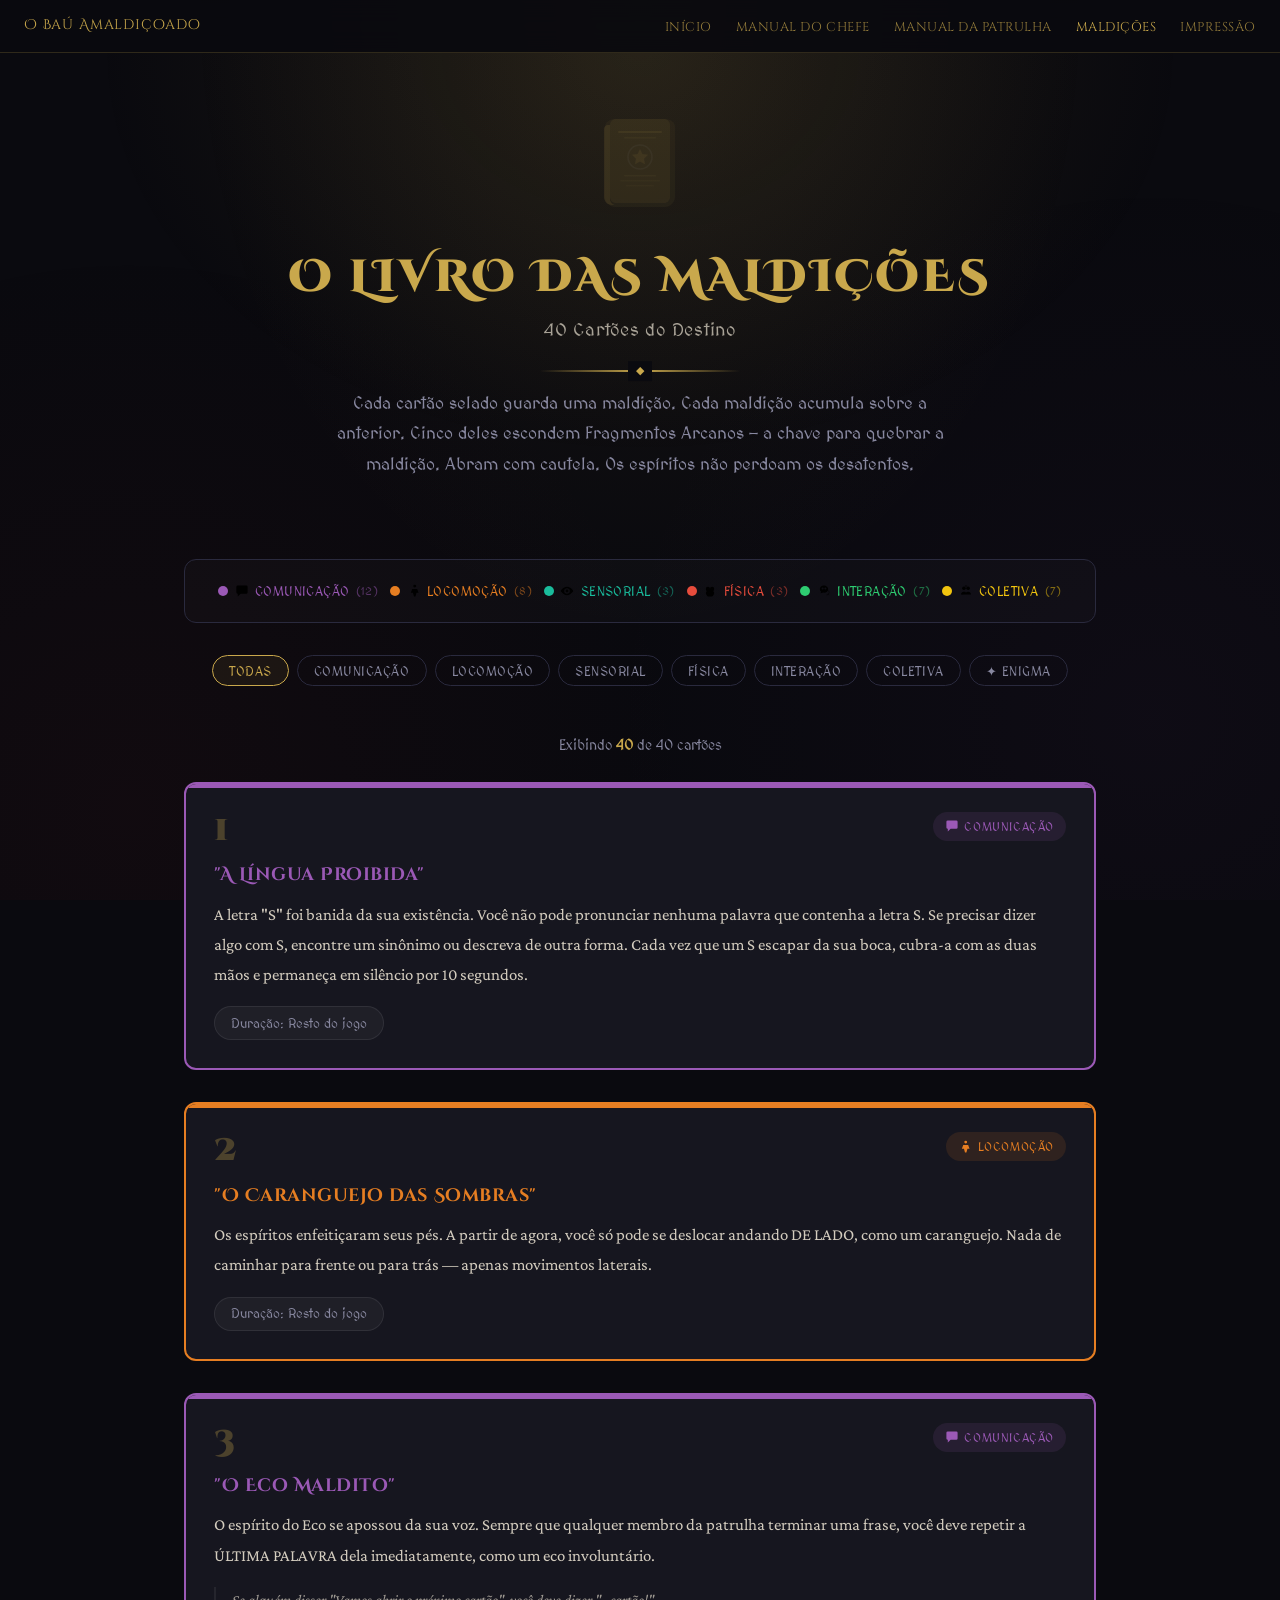
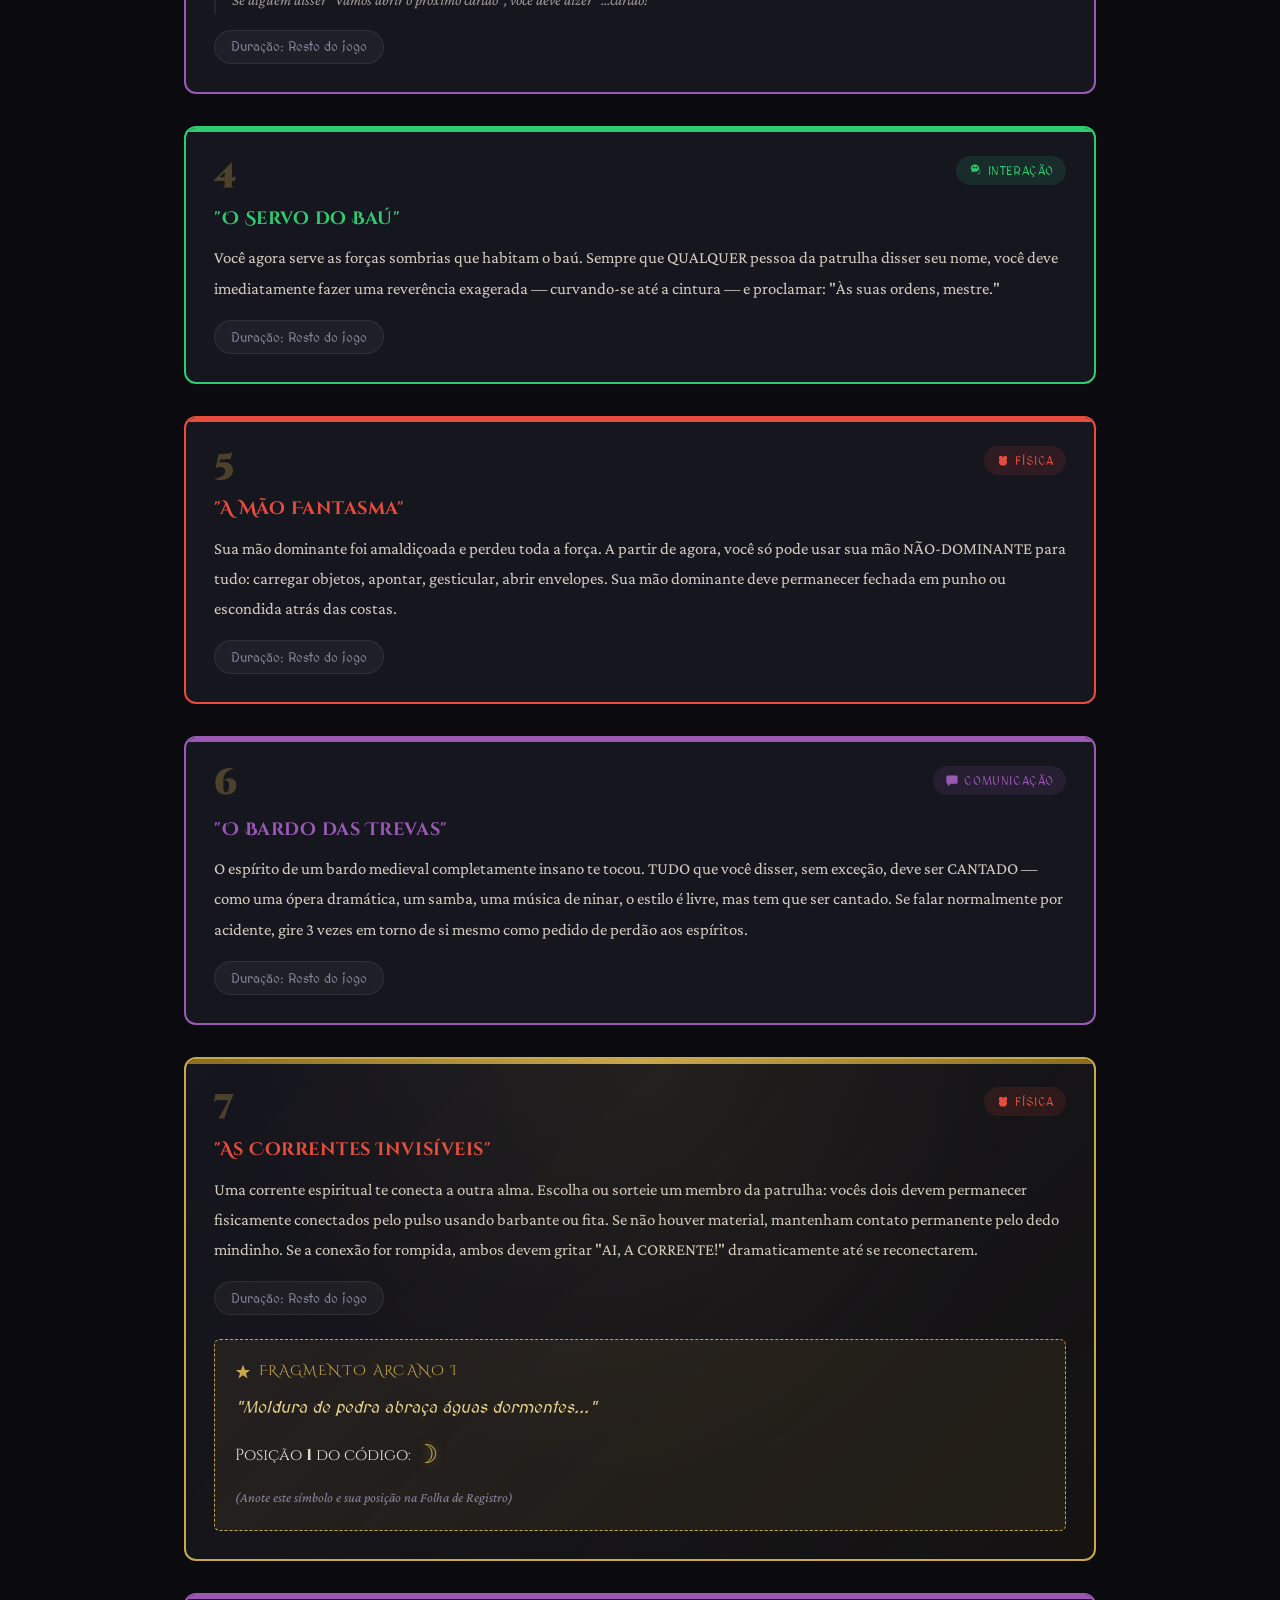
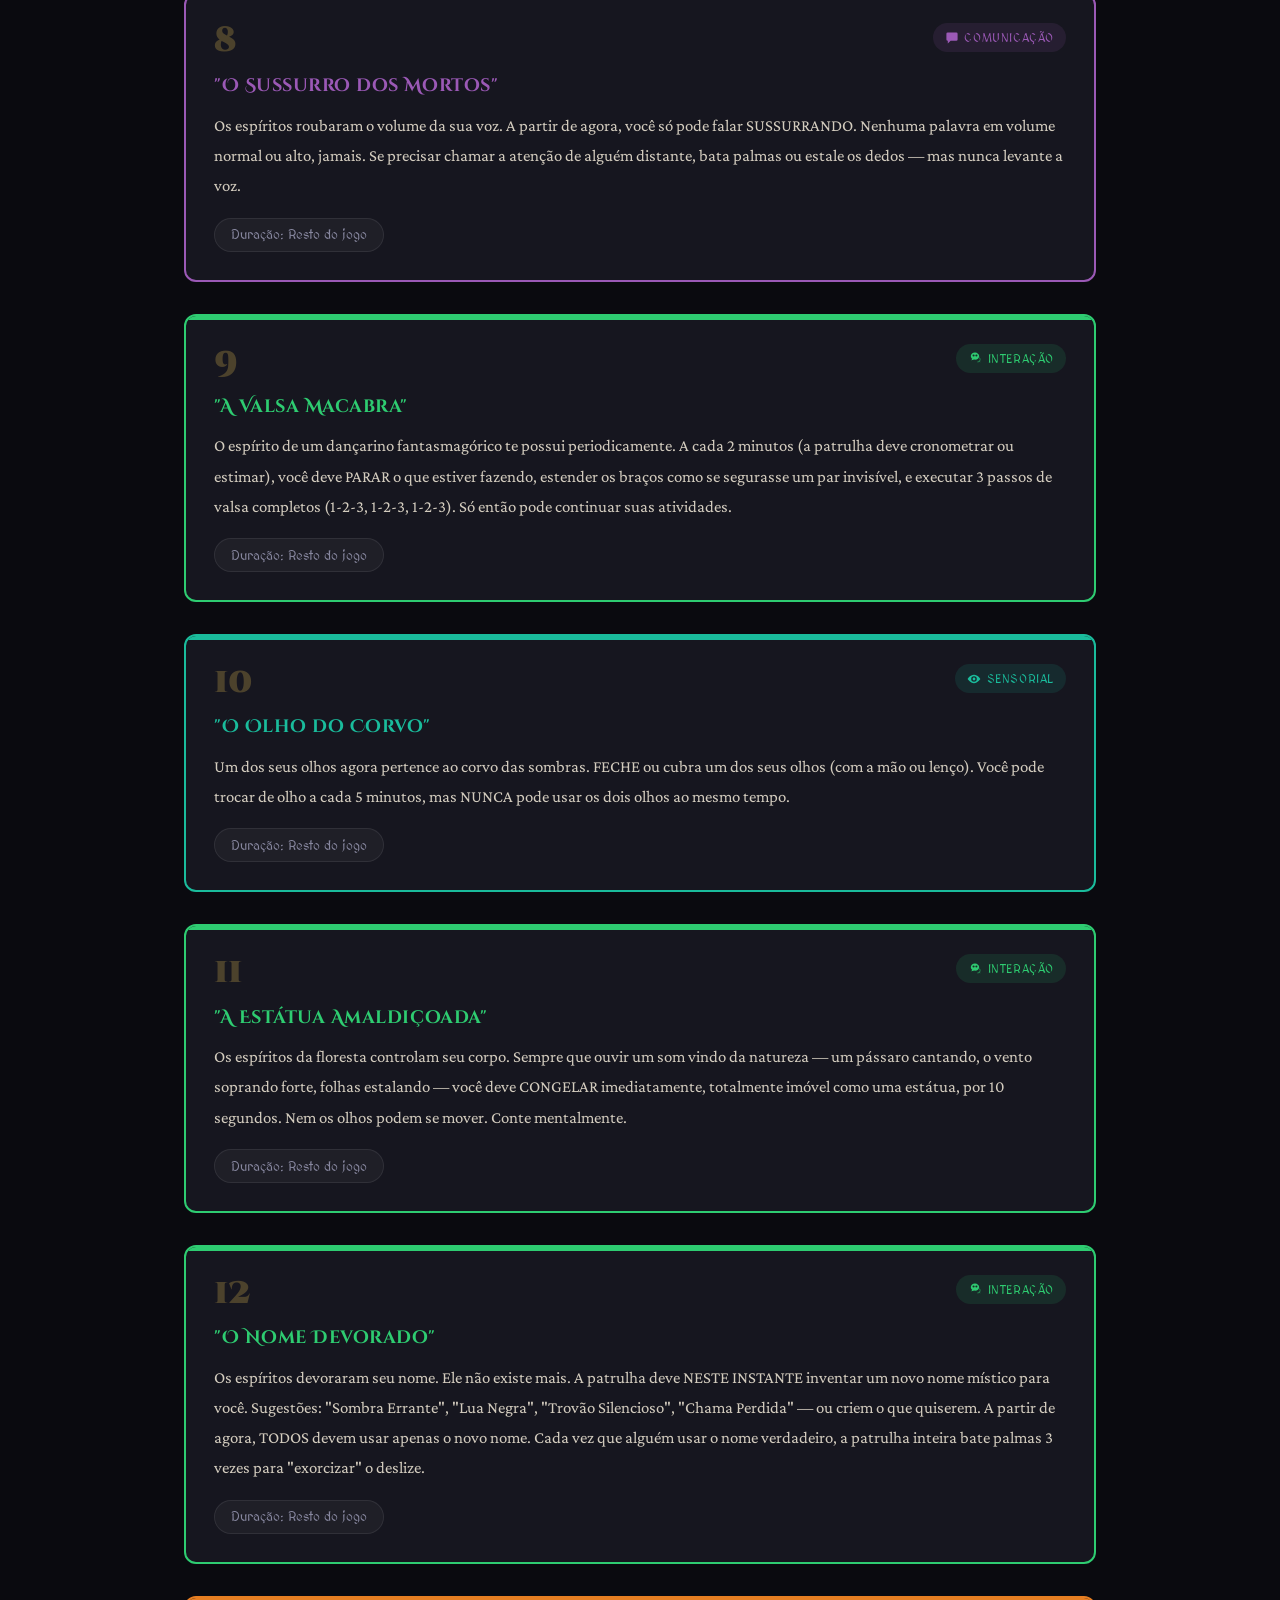
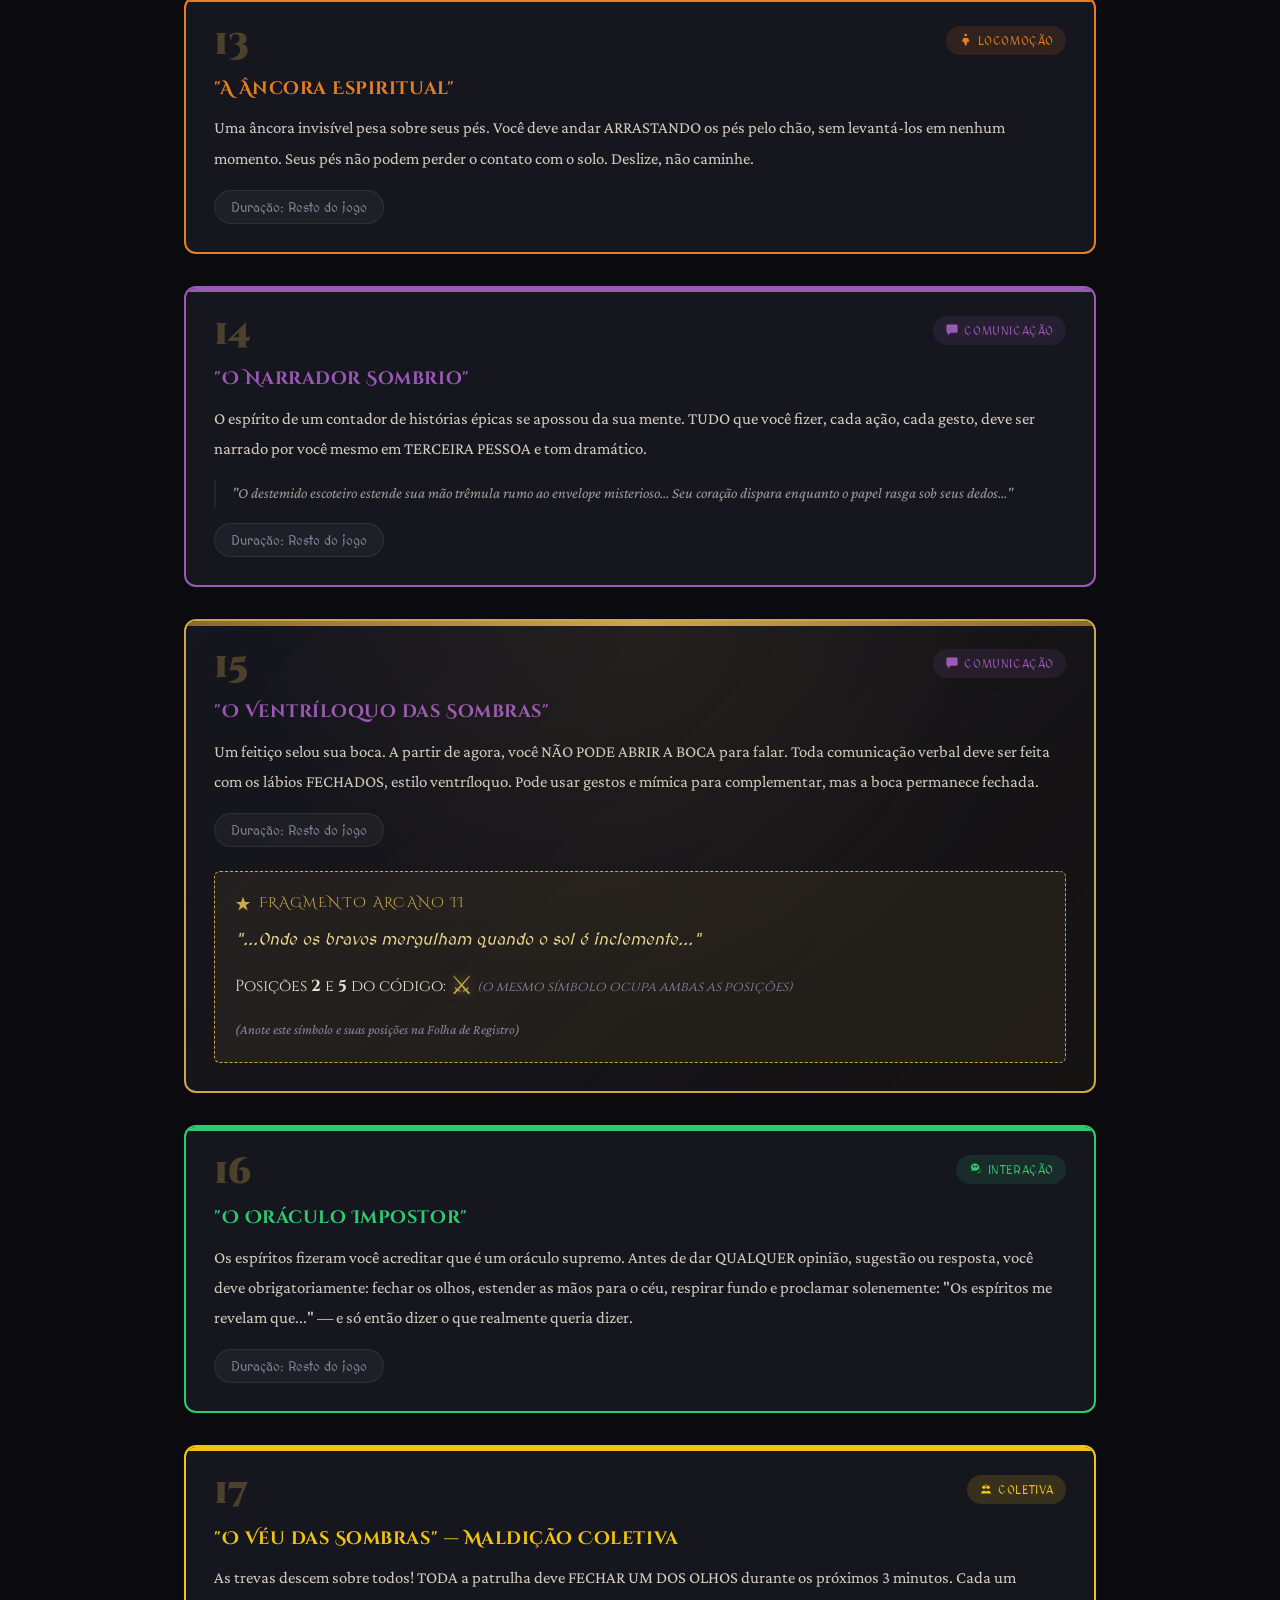
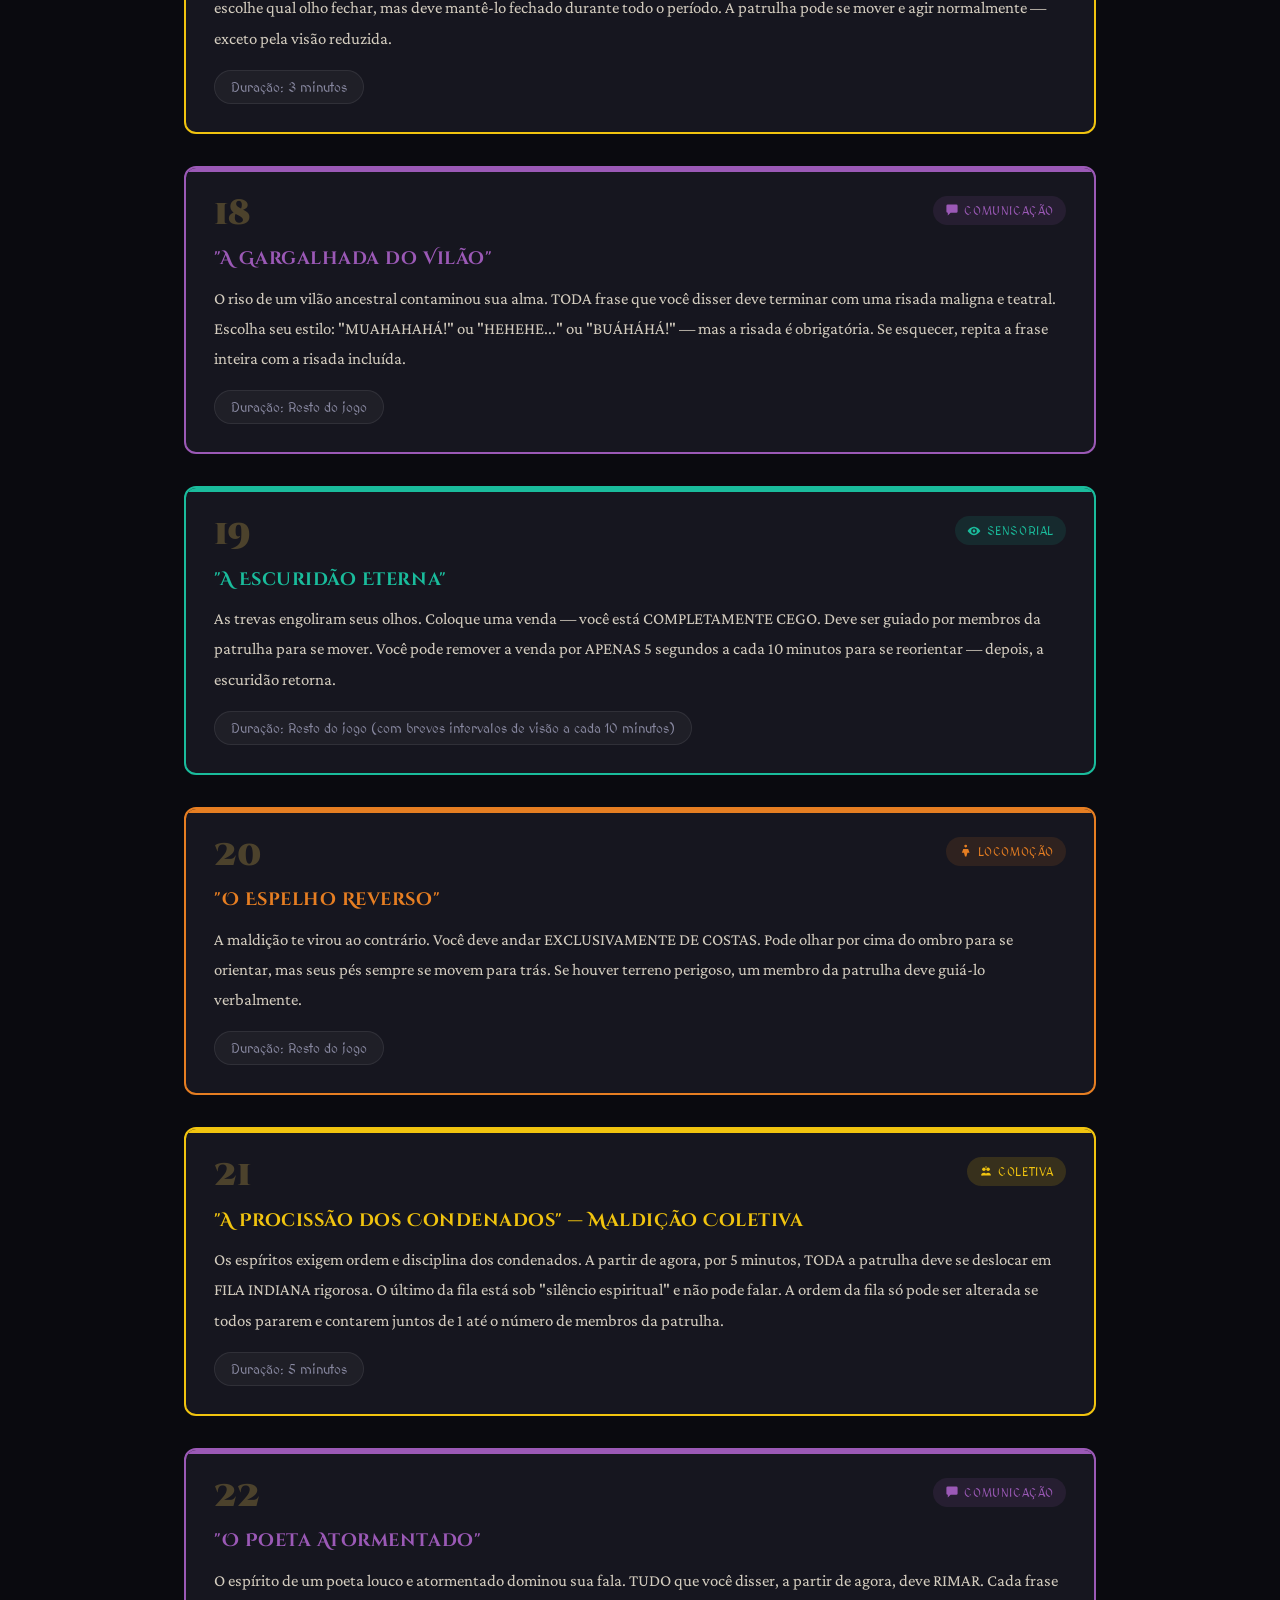
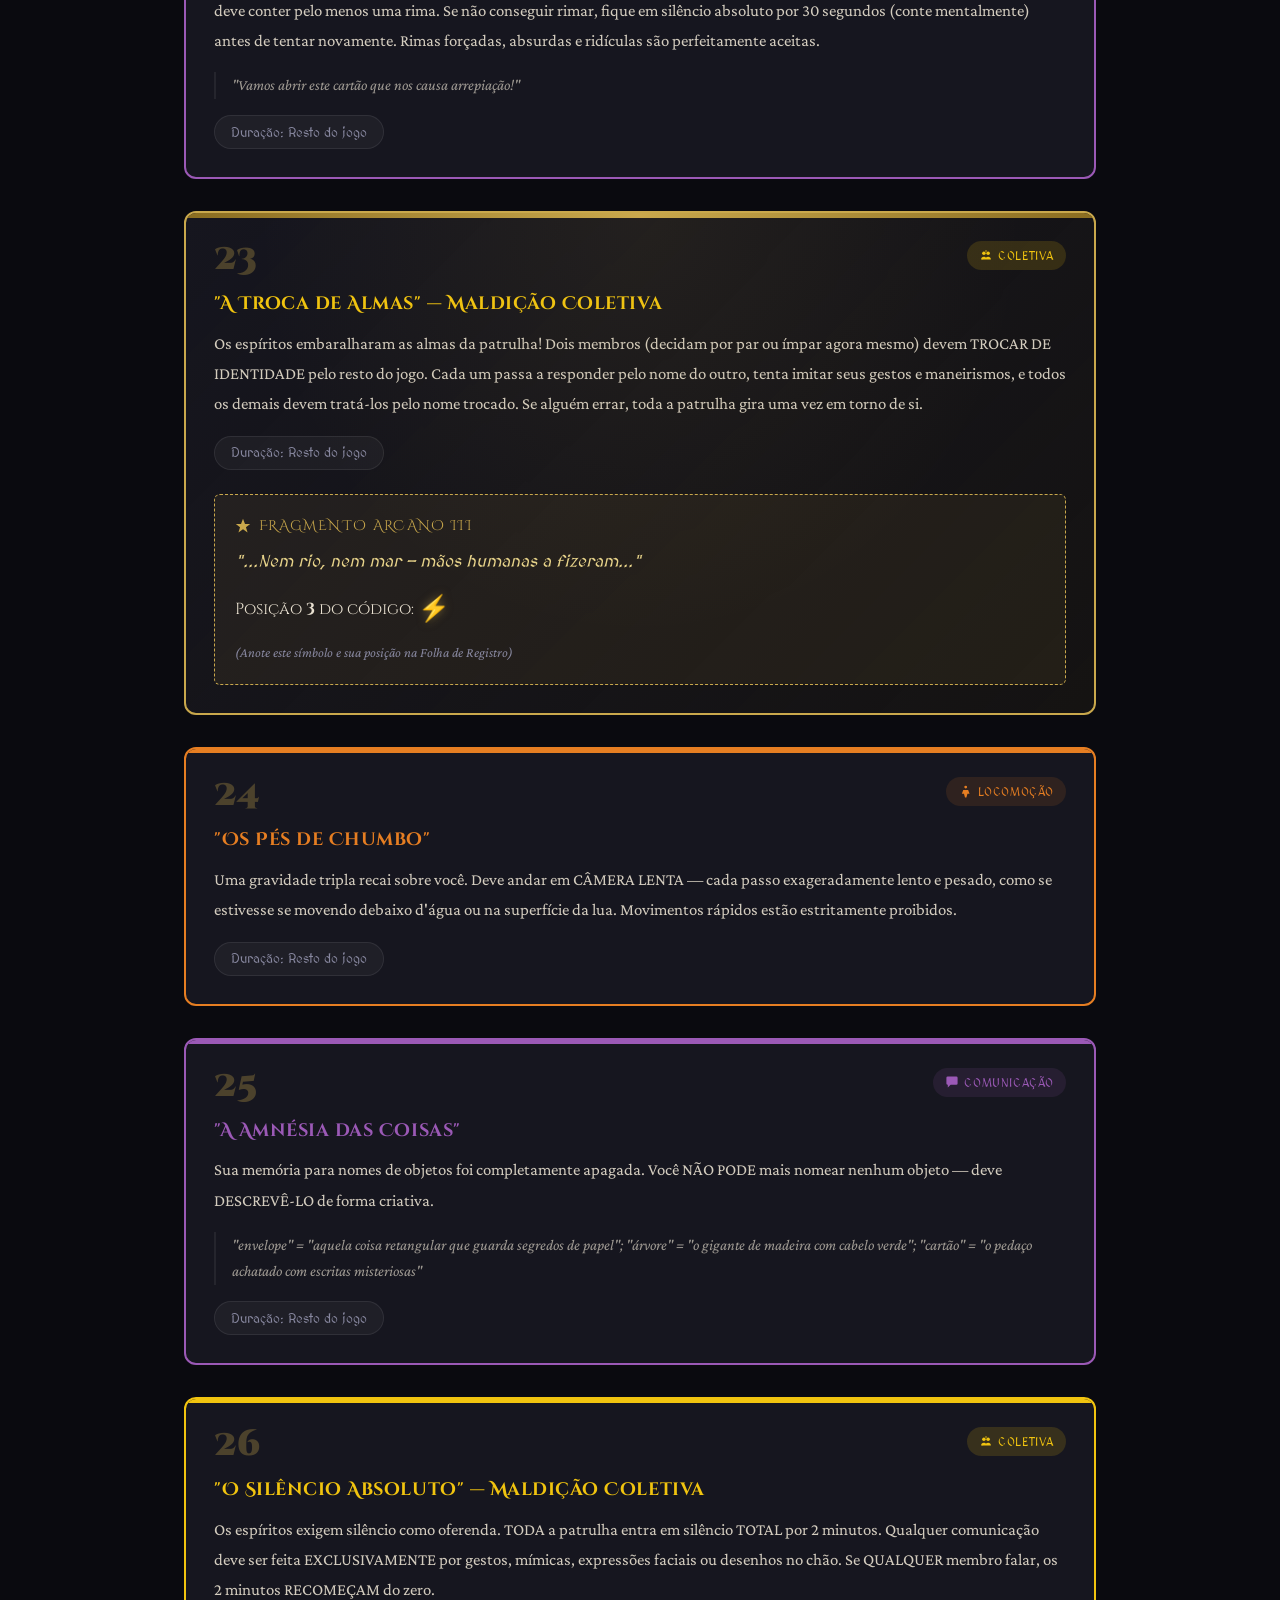
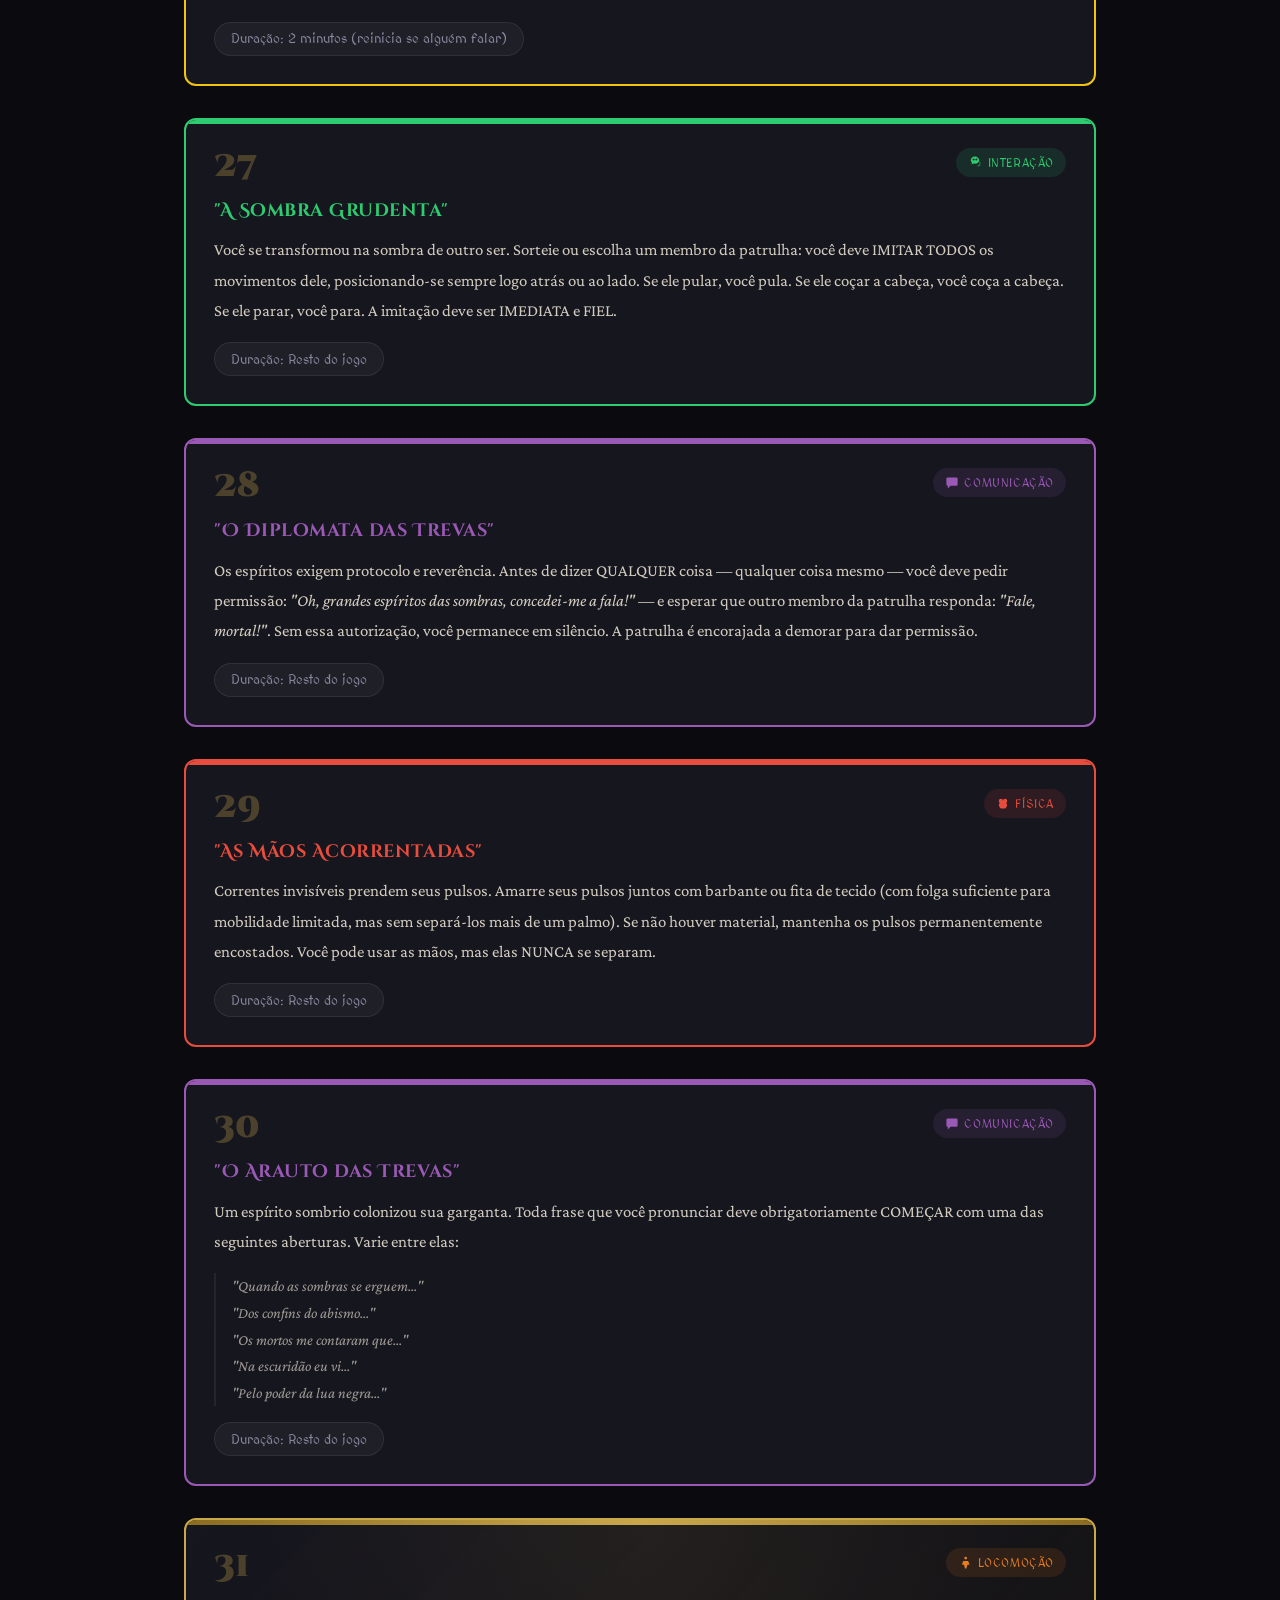
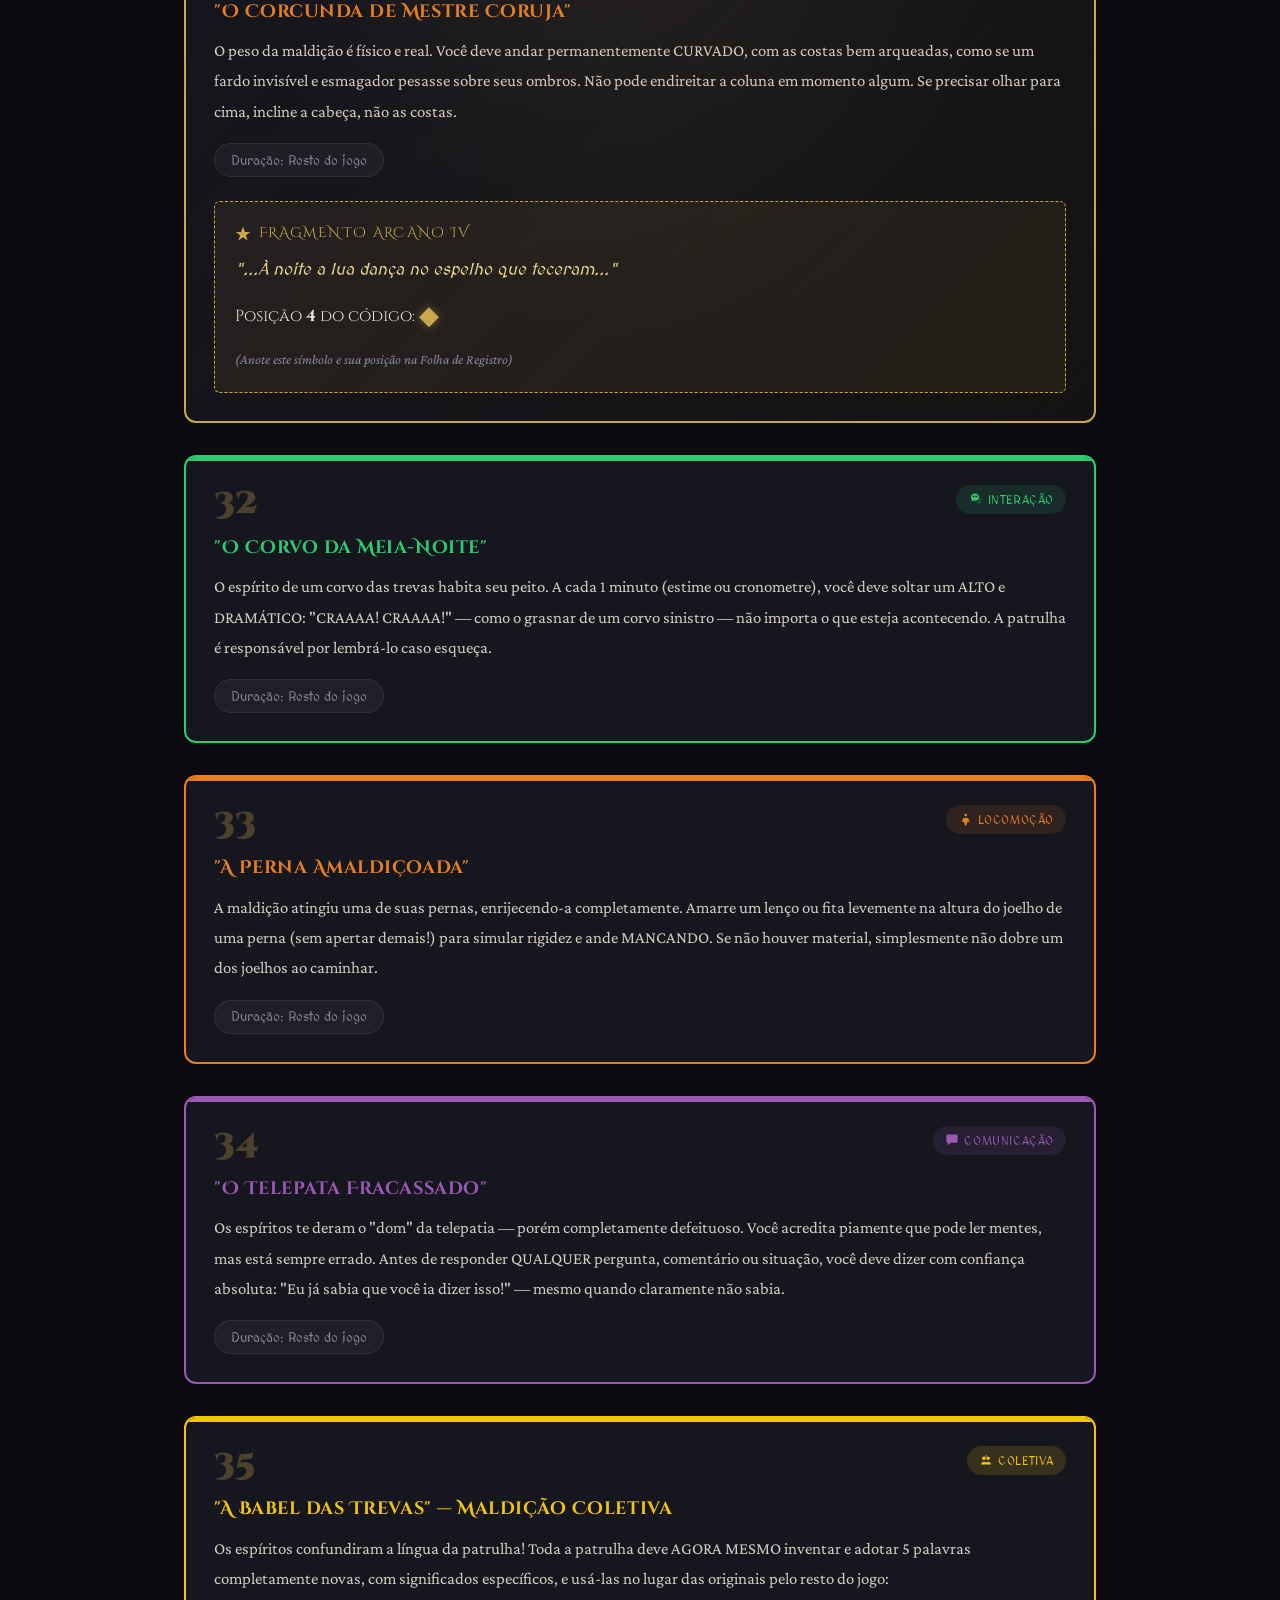
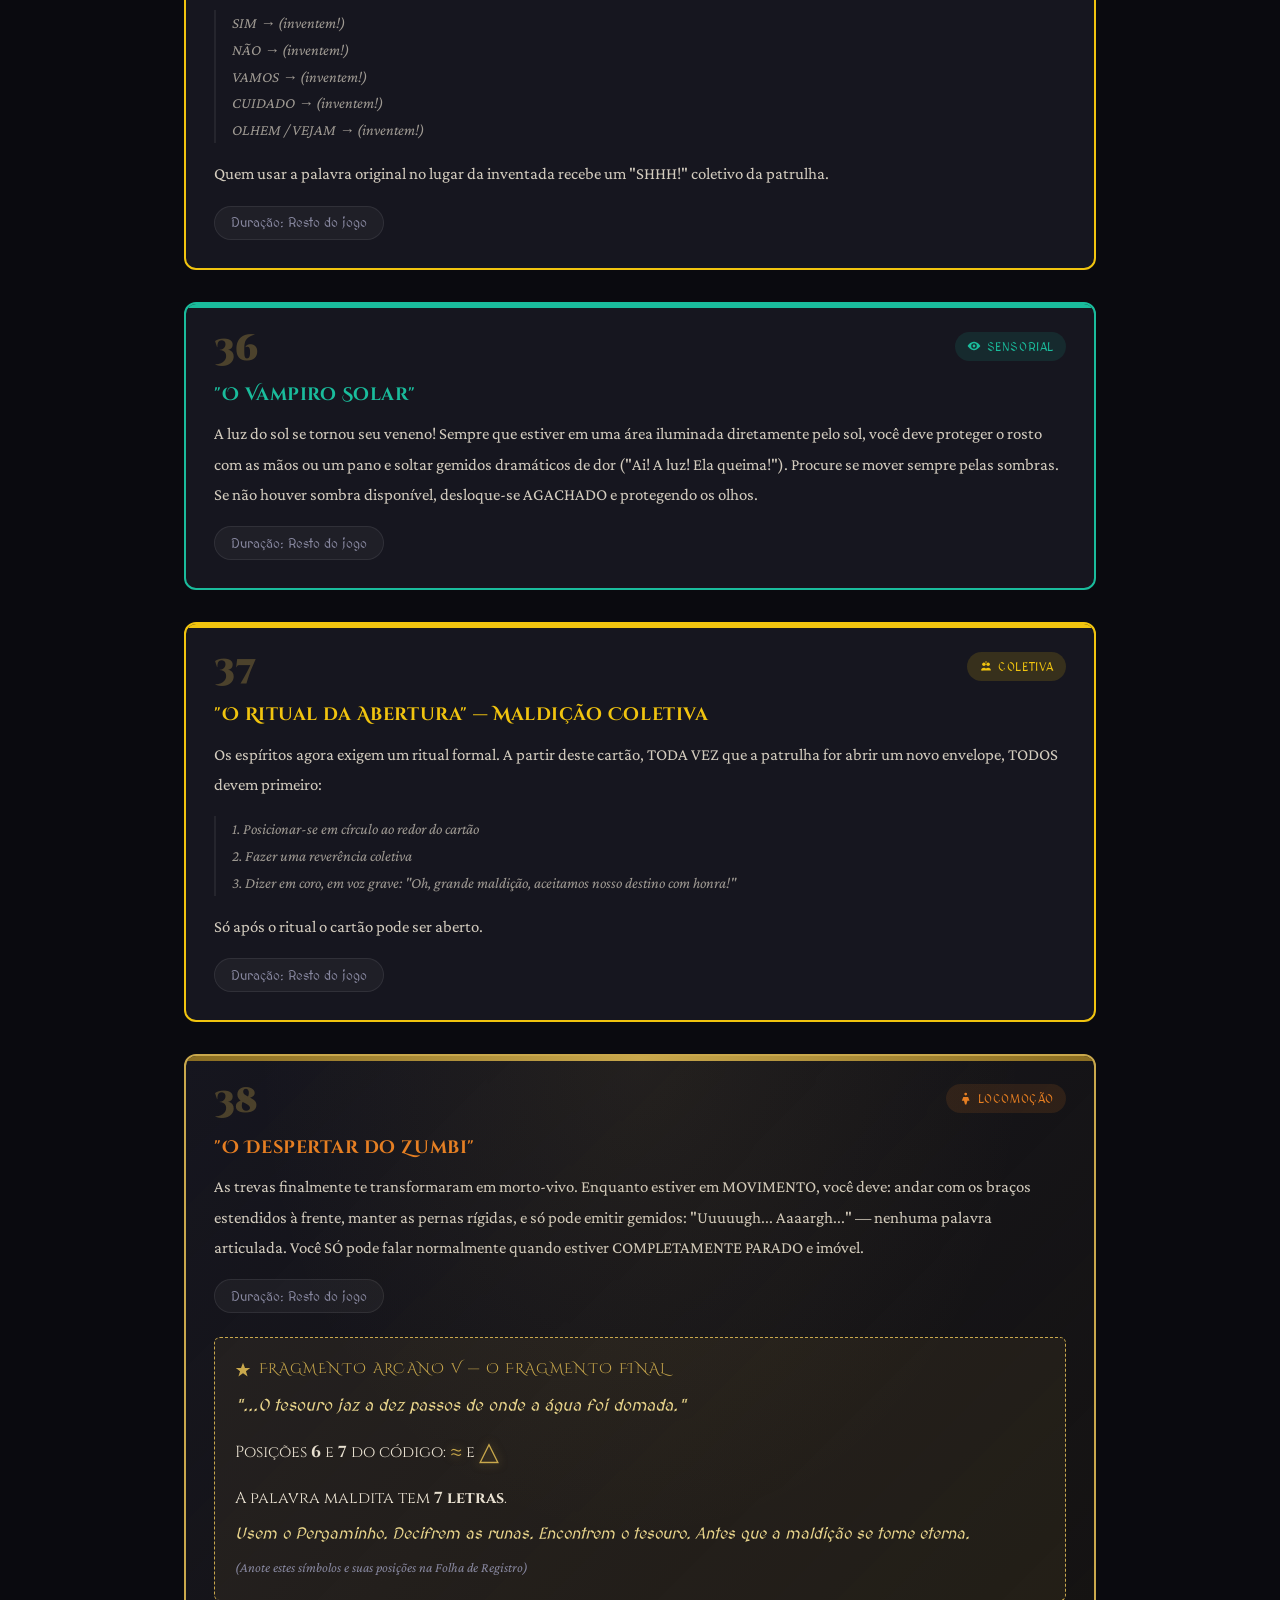
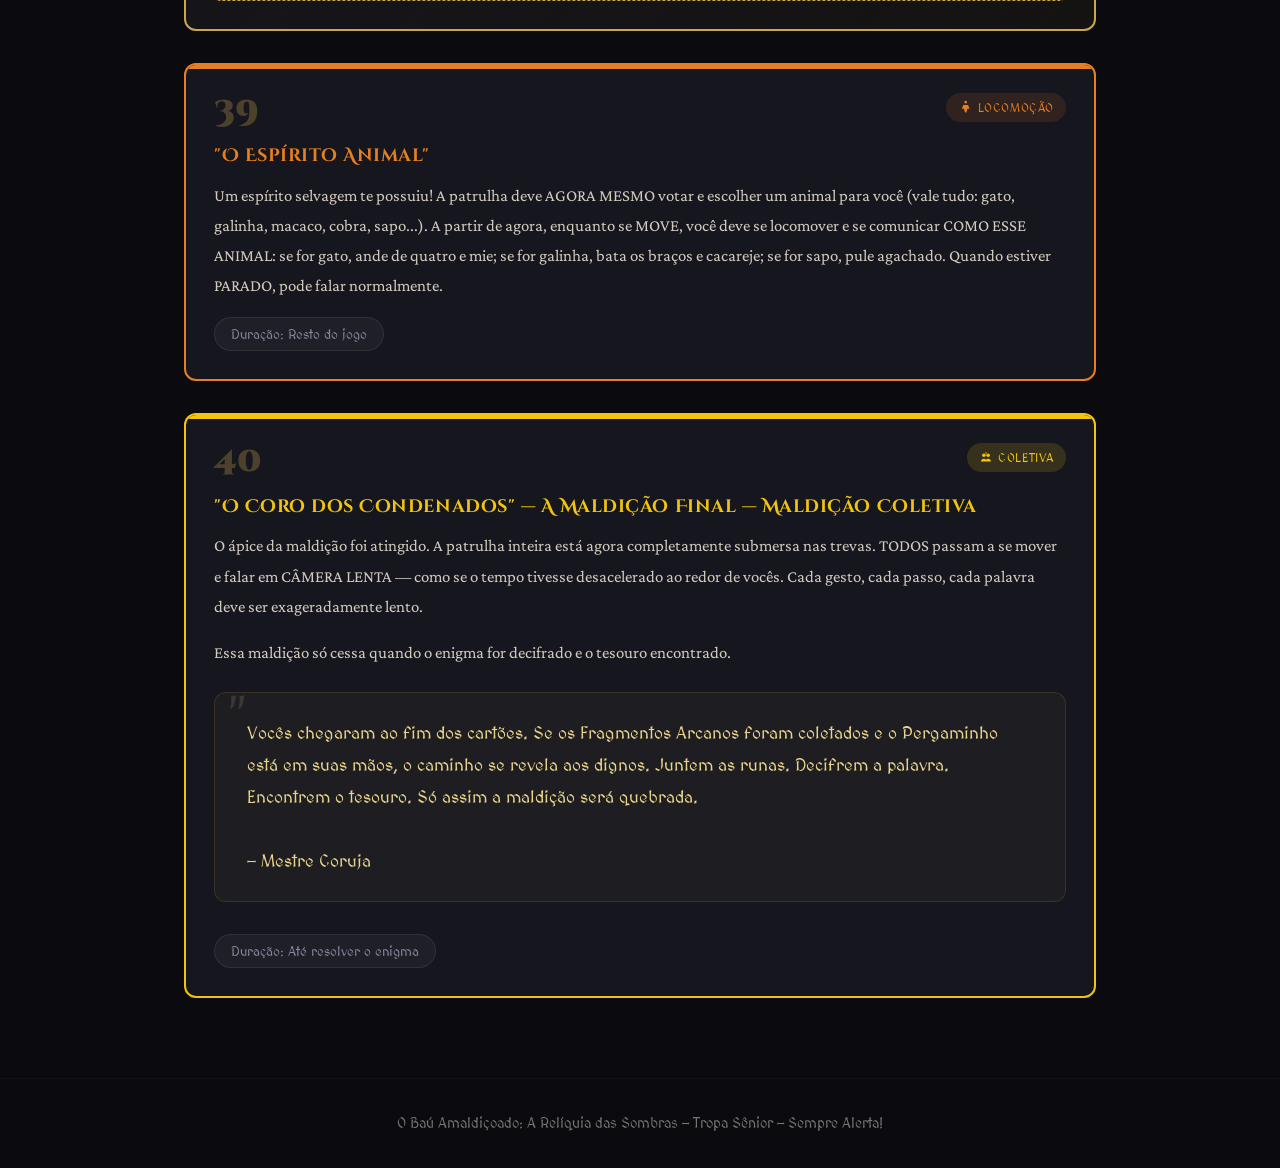
==== livro-das-maldicoes.html @ 03ef09b1 "feat: Kit completo do jogo O Baú Amaldiçoado Jogo educativo para Tropa Sênior com 40 cartas de maldi" ====
<!DOCTYPE html>
<html lang="pt-BR">
<head>
  <meta charset="UTF-8">
  <meta name="viewport" content="width=device-width, initial-scale=1.0">
  <title>O Livro das Maldições — O Baú Amaldiçoado</title>
  <link rel="stylesheet" href="css/common.css">
  <style>
    /* ---- Ambient Background ---- */
    body::after {
      content: '';
      position: fixed;
      inset: 0;
      background:
        radial-gradient(ellipse at 50% 0%, rgba(201,168,76,.07) 0%, transparent 50%),
        radial-gradient(circle at 10% 90%, rgba(139,26,26,.06) 0%, transparent 40%),
        radial-gradient(circle at 90% 80%, rgba(108,52,131,.05) 0%, transparent 40%);
      pointer-events: none;
      z-index: -1;
    }

    /* ---- Hero ---- */
    .grimoire-icon {
      width: 100px;
      height: 100px;
      margin-bottom: 1.5rem;
      opacity: .25;
      animation: flicker 5s ease-in-out infinite;
    }
    .hero-intro {
      max-width: 640px;
      margin: 1rem auto 0;
      font-family: var(--font-accent);
      font-size: 1.05rem;
      line-height: 1.8;
      color: var(--text-muted);
      text-align: center;
    }

    /* ---- Category Legend ---- */
    .category-legend {
      display: flex;
      flex-wrap: wrap;
      justify-content: center;
      gap: .75rem;
      padding: 1.25rem 1.5rem;
      margin: 0 auto 1rem;
      max-width: 960px;
      background: rgba(255,255,255,.02);
      border: 1px solid var(--dark-border);
      border-radius: var(--radius-md);
    }
    .legend-item {
      display: flex;
      align-items: center;
      gap: .4rem;
      font-family: var(--font-accent);
      font-size: .8rem;
      letter-spacing: .03em;
      text-transform: uppercase;
      white-space: nowrap;
    }
    .legend-dot {
      width: 10px;
      height: 10px;
      border-radius: 50%;
    }
    .legend-item svg { width: 14px; height: 14px; }

    /* ---- Filter Buttons ---- */
    .filter-bar {
      display: flex;
      flex-wrap: wrap;
      justify-content: center;
      gap: .5rem;
      padding: 1rem 1.5rem;
      margin: 0 auto 2rem;
      max-width: 960px;
    }
    .filter-btn {
      font-family: var(--font-accent);
      font-size: .8rem;
      letter-spacing: .04em;
      text-transform: uppercase;
      padding: .4rem 1rem;
      border: 1px solid var(--dark-border);
      border-radius: var(--radius-pill);
      background: transparent;
      color: var(--text-muted);
      cursor: pointer;
      transition: all .3s;
    }
    .filter-btn:hover,
    .filter-btn.active {
      color: var(--gold);
      border-color: var(--gold);
      background: rgba(201,168,76,.08);
    }
    .filter-btn[data-cat="communication"].active { color: var(--cat-communication); border-color: var(--cat-communication); background: var(--cat-communication-bg); }
    .filter-btn[data-cat="movement"].active { color: var(--cat-movement); border-color: var(--cat-movement); background: var(--cat-movement-bg); }
    .filter-btn[data-cat="sensory"].active { color: var(--cat-sensory); border-color: var(--cat-sensory); background: var(--cat-sensory-bg); }
    .filter-btn[data-cat="physical"].active { color: var(--cat-physical); border-color: var(--cat-physical); background: var(--cat-physical-bg); }
    .filter-btn[data-cat="interaction"].active { color: var(--cat-interaction); border-color: var(--cat-interaction); background: var(--cat-interaction-bg); }
    .filter-btn[data-cat="collective"].active { color: var(--cat-collective); border-color: var(--cat-collective); background: var(--cat-collective-bg); }

    .curse-card.hidden-card { display: none; }

    /* ---- Card Count Badge ---- */
    .card-count {
      text-align: center;
      font-family: var(--font-accent);
      font-size: .85rem;
      color: var(--text-muted);
      margin-bottom: 1.5rem;
    }
    .card-count strong { color: var(--gold); }

    /* ---- Enigma glow animation ---- */
    .curse-card.enigma { animation: glowPulse 4s ease-in-out infinite; }

    /* ---- Back-to-top ---- */
    .back-to-top {
      position: fixed;
      bottom: 2rem;
      right: 2rem;
      width: 44px;
      height: 44px;
      border-radius: 50%;
      background: var(--dark-card);
      border: 1px solid var(--gold);
      color: var(--gold);
      font-size: 1.2rem;
      display: none;
      align-items: center;
      justify-content: center;
      cursor: pointer;
      z-index: 99;
      transition: opacity .3s, transform .3s;
      box-shadow: 0 4px 20px rgba(0,0,0,.5);
    }
    .back-to-top:hover { transform: scale(1.1); }
    .back-to-top.visible { display: flex; }

    @media print {
      .back-to-top, .filter-bar, .category-legend { display: none !important; }
      .page-hero { page-break-after: always; break-after: page; }
      .cards-grid { display: block; gap: 0; }
      body { background: white !important; }
      .curse-card { background: white !important; color: #222 !important; }
      .curse-card .card-number { color: #bbb !important; }
      .curse-card .duration { background: #f5f5f5 !important; border-color: #ccc !important; color: #555 !important; }
    }
    @media (max-width: 600px) {
      .category-legend { gap: .5rem; padding: 1rem; }
      .legend-item { font-size: .7rem; }
      .filter-btn { font-size: .7rem; padding: .3rem .75rem; }
    }
  </style>
</head>
<body class="theme-dark">

<!-- ========== SVG Sprites ========== -->
<svg xmlns="http://www.w3.org/2000/svg" style="display:none">
  <symbol id="ico-communication" viewBox="0 0 20 20">
    <path d="M2 4a2 2 0 012-2h12a2 2 0 012 2v8a2 2 0 01-2 2H8l-4 4v-4H4a2 2 0 01-2-2V4z"/>
  </symbol>
  <symbol id="ico-movement" viewBox="0 0 20 20">
    <path d="M13 3a2 2 0 11-4 0 2 2 0 014 0zM7.5 7l-2 5.5h3L10 18h2l1.5-5.5h3L14.5 7h-7z"/>
  </symbol>
  <symbol id="ico-sensory" viewBox="0 0 20 20">
    <path d="M10 4C4.5 4 1 10 1 10s3.5 6 9 6 9-6 9-6-3.5-6-9-6zm0 10a4 4 0 110-8 4 4 0 010 8z"/>
    <circle cx="10" cy="10" r="2"/>
  </symbol>
  <symbol id="ico-physical" viewBox="0 0 20 20">
    <path d="M4 7a3 3 0 016 0 3 3 0 016 0c0 2.5-3 5-3 5h-6S4 9.5 4 7z"/>
    <path d="M4 13a3 3 0 016 0 3 3 0 016 0c0 2.5-3 5-3 5h-6S4 15.5 4 13z"/>
  </symbol>
  <symbol id="ico-interaction" viewBox="0 0 20 20">
    <path d="M10 2C6.7 2 4 4.2 4 7c0 1.5.7 3 2 4-.5 1-1.5 2.5-1.5 2.5s3-.5 4.2-1.2c.4 0 .8.1 1.3.1 3.3 0 6-2.2 6-5s-2.7-5.4-6-5.4zM8 8a1.5 1.5 0 110-3 1.5 1.5 0 010 3zm4 0a1.5 1.5 0 110-3 1.5 1.5 0 010 3z"/>
    <path d="M17 11c0 2-1.8 3.7-4 4.3.4.6.7 1 .7 1s1.5-.3 2.3-.7c.8.2 2 .4 2 .4s-.5-1-1-1.5c.6-.7 1-1.5 1-2.5 0-1.5-1-2.7-2.5-3.3.3.7.5 1.5.5 2.3z" opacity=".5"/>
  </symbol>
  <symbol id="ico-collective" viewBox="0 0 20 20">
    <circle cx="7" cy="6" r="2.5"/>
    <circle cx="13" cy="6" r="2.5"/>
    <path d="M3 15c0-2.8 1.8-4 4-4s4 1.2 4 4H3zM9 15c0-2.8 1.8-4 4-4s4 1.2 4 4H9z"/>
    <circle cx="10" cy="3" r="1.5" opacity=".5"/>
    <path d="M6 15c0-2.2 1.3-3.3 3-3.8-.3-.1-.6-.2-1-.2-2.2 0-4 1.2-4 4h2z" opacity=".5"/>
  </symbol>
  <symbol id="ico-star" viewBox="0 0 20 20">
    <path d="M10 1l2.5 6.5H19l-5.3 4 2 6.5L10 14l-5.7 4 2-6.5L1 7.5h6.5z"/>
  </symbol>
  <symbol id="ico-moon" viewBox="0 0 20 20">
    <path d="M17.3 13.3A8 8 0 016.7 2.7 8 8 0 1017.3 13.3z"/>
  </symbol>
</svg>

<!-- ========== Navigation ========== -->
<nav class="top-nav no-print flex-between">
  <span class="nav-brand">O Baú Amaldiçoado</span>
  <ul class="nav-links">
    <li><a href="index.html">Início</a></li>
    <li><a href="manual-do-chefe.html">Manual do Chefe</a></li>
    <li><a href="manual-da-patrulha.html">Manual da Patrulha</a></li>
    <li><a href="livro-das-maldicoes.html" style="opacity:1;color:var(--gold)">Maldições</a></li>
    <li><a href="modelos-impressao.html">Impressão</a></li>
  </ul>
</nav>

<!-- ========== Page Hero ========== -->
<header class="page-hero">
  <svg class="grimoire-icon" viewBox="0 0 100 100" fill="var(--gold)">
    <path d="M15 10v70c0 5 5 10 10 10h50c5 0 10-5 10-10V10c0-5-5-8-10-8H25c-5 0-10 3-10 8z" opacity=".2"/>
    <path d="M20 8v72c0 3.3 2.7 6 6 6h48c3.3 0 6-2.7 6-6V8c0-3.3-2.7-6-6-6H26c-3.3 0-6 2.7-6 6z" opacity=".3"/>
    <rect x="28" y="14" width="44" height="2" rx="1" opacity=".5"/>
    <rect x="34" y="20" width="32" height="1.5" rx=".75" opacity=".3"/>
    <circle cx="50" cy="40" r="12" opacity=".2" stroke="currentColor" stroke-width="1.5" fill="none"/>
    <path d="M50 32l2.4 5 5.6.8-4 3.9 1 5.5L50 44.5l-5 2.7 1-5.5-4-3.9 5.6-.8z" opacity=".5"/>
    <rect x="34" y="58" width="32" height="1.5" rx=".75" opacity=".3"/>
    <rect x="30" y="63" width="40" height="1.5" rx=".75" opacity=".2"/>
    <rect x="36" y="68" width="28" height="1.5" rx=".75" opacity=".2"/>
    <path d="M20 8h-2c-2.2 0-4 1.8-4 4v68c0 4.4 3.6 8 8 8h4c-3.3 0-6-2.7-6-6V8z" opacity=".5"/>
  </svg>

  <h1 class="display-title">O Livro das Maldições</h1>
  <p class="subtitle">40 Cartões do Destino</p>
  <span class="ornament"></span>
  <p class="hero-intro">
    Cada cartão selado guarda uma maldição. Cada maldição acumula sobre a anterior.
    Cinco deles escondem Fragmentos Arcanos — a chave para quebrar a maldição.
    Abram com cautela. Os espíritos não perdoam os desatentos.
  </p>
</header>

<div class="container">

  <!-- ========== Category Legend ========== -->
  <div class="category-legend">
    <span class="legend-item" style="color:var(--cat-communication)">
      <span class="legend-dot" style="background:var(--cat-communication)"></span>
      <svg><use href="#ico-communication"/></svg> Comunicação <small style="opacity:.5">(12)</small>
    </span>
    <span class="legend-item" style="color:var(--cat-movement)">
      <span class="legend-dot" style="background:var(--cat-movement)"></span>
      <svg><use href="#ico-movement"/></svg> Locomoção <small style="opacity:.5">(8)</small>
    </span>
    <span class="legend-item" style="color:var(--cat-sensory)">
      <span class="legend-dot" style="background:var(--cat-sensory)"></span>
      <svg><use href="#ico-sensory"/></svg> Sensorial <small style="opacity:.5">(3)</small>
    </span>
    <span class="legend-item" style="color:var(--cat-physical)">
      <span class="legend-dot" style="background:var(--cat-physical)"></span>
      <svg><use href="#ico-physical"/></svg> Física <small style="opacity:.5">(3)</small>
    </span>
    <span class="legend-item" style="color:var(--cat-interaction)">
      <span class="legend-dot" style="background:var(--cat-interaction)"></span>
      <svg><use href="#ico-interaction"/></svg> Interação <small style="opacity:.5">(7)</small>
    </span>
    <span class="legend-item" style="color:var(--cat-collective)">
      <span class="legend-dot" style="background:var(--cat-collective)"></span>
      <svg><use href="#ico-collective"/></svg> Coletiva <small style="opacity:.5">(7)</small>
    </span>
  </div>

  <!-- ========== Filters ========== -->
  <div class="filter-bar no-print">
    <button class="filter-btn active" data-cat="all">Todas</button>
    <button class="filter-btn" data-cat="communication">Comunicação</button>
    <button class="filter-btn" data-cat="movement">Locomoção</button>
    <button class="filter-btn" data-cat="sensory">Sensorial</button>
    <button class="filter-btn" data-cat="physical">Física</button>
    <button class="filter-btn" data-cat="interaction">Interação</button>
    <button class="filter-btn" data-cat="collective">Coletiva</button>
    <button class="filter-btn" data-cat="enigma">✦ Enigma</button>
  </div>

  <p class="card-count" id="cardCount">Exibindo <strong>40</strong> de 40 cartões</p>

  <!-- ========== Cards Grid ========== -->
  <div class="cards-grid" id="cardsGrid">

    <!-- ====== CARD 1 ====== -->
    <article class="curse-card cat-communication" id="card-1">
      <div class="card-top">
        <span class="card-number">1</span>
        <span class="card-badge"><svg><use href="#ico-communication"/></svg> Comunicação</span>
      </div>
      <h3 class="curse-name">"A Língua Proibida"</h3>
      <p class="curse-desc">A letra "S" foi banida da sua existência. Você não pode pronunciar nenhuma palavra que contenha a letra S. Se precisar dizer algo com S, encontre um sinônimo ou descreva de outra forma. Cada vez que um S escapar da sua boca, cubra-a com as duas mãos e permaneça em silêncio por 10 segundos.</p>
      <span class="duration">Duração: Resto do jogo</span>
    </article>

    <!-- ====== CARD 2 ====== -->
    <article class="curse-card cat-movement" id="card-2">
      <div class="card-top">
        <span class="card-number">2</span>
        <span class="card-badge"><svg><use href="#ico-movement"/></svg> Locomoção</span>
      </div>
      <h3 class="curse-name">"O Caranguejo das Sombras"</h3>
      <p class="curse-desc">Os espíritos enfeitiçaram seus pés. A partir de agora, você só pode se deslocar andando DE LADO, como um caranguejo. Nada de caminhar para frente ou para trás — apenas movimentos laterais.</p>
      <span class="duration">Duração: Resto do jogo</span>
    </article>

    <!-- ====== CARD 3 ====== -->
    <article class="curse-card cat-communication" id="card-3">
      <div class="card-top">
        <span class="card-number">3</span>
        <span class="card-badge"><svg><use href="#ico-communication"/></svg> Comunicação</span>
      </div>
      <h3 class="curse-name">"O Eco Maldito"</h3>
      <p class="curse-desc">O espírito do Eco se apossou da sua voz. Sempre que qualquer membro da patrulha terminar uma frase, você deve repetir a ÚLTIMA PALAVRA dela imediatamente, como um eco involuntário.</p>
      <p class="curse-example">Se alguém disser "Vamos abrir o próximo cartão", você deve dizer "...cartão!"</p>
      <span class="duration">Duração: Resto do jogo</span>
    </article>

    <!-- ====== CARD 4 ====== -->
    <article class="curse-card cat-interaction" id="card-4">
      <div class="card-top">
        <span class="card-number">4</span>
        <span class="card-badge"><svg><use href="#ico-interaction"/></svg> Interação</span>
      </div>
      <h3 class="curse-name">"O Servo do Baú"</h3>
      <p class="curse-desc">Você agora serve as forças sombrias que habitam o baú. Sempre que QUALQUER pessoa da patrulha disser seu nome, você deve imediatamente fazer uma reverência exagerada — curvando-se até a cintura — e proclamar: "Às suas ordens, mestre."</p>
      <span class="duration">Duração: Resto do jogo</span>
    </article>

    <!-- ====== CARD 5 ====== -->
    <article class="curse-card cat-physical" id="card-5">
      <div class="card-top">
        <span class="card-number">5</span>
        <span class="card-badge"><svg><use href="#ico-physical"/></svg> Física</span>
      </div>
      <h3 class="curse-name">"A Mão Fantasma"</h3>
      <p class="curse-desc">Sua mão dominante foi amaldiçoada e perdeu toda a força. A partir de agora, você só pode usar sua mão NÃO-DOMINANTE para tudo: carregar objetos, apontar, gesticular, abrir envelopes. Sua mão dominante deve permanecer fechada em punho ou escondida atrás das costas.</p>
      <span class="duration">Duração: Resto do jogo</span>
    </article>

    <!-- ====== CARD 6 ====== -->
    <article class="curse-card cat-communication" id="card-6">
      <div class="card-top">
        <span class="card-number">6</span>
        <span class="card-badge"><svg><use href="#ico-communication"/></svg> Comunicação</span>
      </div>
      <h3 class="curse-name">"O Bardo das Trevas"</h3>
      <p class="curse-desc">O espírito de um bardo medieval completamente insano te tocou. TUDO que você disser, sem exceção, deve ser CANTADO — como uma ópera dramática, um samba, uma música de ninar, o estilo é livre, mas tem que ser cantado. Se falar normalmente por acidente, gire 3 vezes em torno de si mesmo como pedido de perdão aos espíritos.</p>
      <span class="duration">Duração: Resto do jogo</span>
    </article>

    <!-- ====== CARD 7 — ENIGMA I ====== -->
    <article class="curse-card cat-physical enigma" id="card-7">
      <div class="card-top">
        <span class="card-number">7</span>
        <span class="card-badge"><svg><use href="#ico-physical"/></svg> Física</span>
      </div>
      <h3 class="curse-name">"As Correntes Invisíveis"</h3>
      <p class="curse-desc">Uma corrente espiritual te conecta a outra alma. Escolha ou sorteie um membro da patrulha: vocês dois devem permanecer fisicamente conectados pelo pulso usando barbante ou fita. Se não houver material, mantenham contato permanente pelo dedo mindinho. Se a conexão for rompida, ambos devem gritar "AI, A CORRENTE!" dramaticamente até se reconectarem.</p>
      <span class="duration">Duração: Resto do jogo</span>
      <div class="enigma-fragment">
        <div class="enigma-label"><svg style="width:16px;height:16px;fill:var(--gold)"><use href="#ico-star"/></svg> Fragmento Arcano I</div>
        <p class="enigma-verse">"Moldura de pedra abraça águas dormentes..."</p>
        <p class="enigma-code">Posição <strong>1</strong> do código: <span class="rune">☽</span></p>
        <p class="enigma-note">(Anote este símbolo e sua posição na Folha de Registro)</p>
      </div>
    </article>

    <!-- ====== CARD 8 ====== -->
    <article class="curse-card cat-communication" id="card-8">
      <div class="card-top">
        <span class="card-number">8</span>
        <span class="card-badge"><svg><use href="#ico-communication"/></svg> Comunicação</span>
      </div>
      <h3 class="curse-name">"O Sussurro dos Mortos"</h3>
      <p class="curse-desc">Os espíritos roubaram o volume da sua voz. A partir de agora, você só pode falar SUSSURRANDO. Nenhuma palavra em volume normal ou alto, jamais. Se precisar chamar a atenção de alguém distante, bata palmas ou estale os dedos — mas nunca levante a voz.</p>
      <span class="duration">Duração: Resto do jogo</span>
    </article>

    <!-- ====== CARD 9 ====== -->
    <article class="curse-card cat-interaction" id="card-9">
      <div class="card-top">
        <span class="card-number">9</span>
        <span class="card-badge"><svg><use href="#ico-interaction"/></svg> Interação</span>
      </div>
      <h3 class="curse-name">"A Valsa Macabra"</h3>
      <p class="curse-desc">O espírito de um dançarino fantasmagórico te possui periodicamente. A cada 2 minutos (a patrulha deve cronometrar ou estimar), você deve PARAR o que estiver fazendo, estender os braços como se segurasse um par invisível, e executar 3 passos de valsa completos (1-2-3, 1-2-3, 1-2-3). Só então pode continuar suas atividades.</p>
      <span class="duration">Duração: Resto do jogo</span>
    </article>

    <!-- ====== CARD 10 ====== -->
    <article class="curse-card cat-sensory" id="card-10">
      <div class="card-top">
        <span class="card-number">10</span>
        <span class="card-badge"><svg><use href="#ico-sensory"/></svg> Sensorial</span>
      </div>
      <h3 class="curse-name">"O Olho do Corvo"</h3>
      <p class="curse-desc">Um dos seus olhos agora pertence ao corvo das sombras. FECHE ou cubra um dos seus olhos (com a mão ou lenço). Você pode trocar de olho a cada 5 minutos, mas NUNCA pode usar os dois olhos ao mesmo tempo.</p>
      <span class="duration">Duração: Resto do jogo</span>
    </article>

    <!-- ====== CARD 11 ====== -->
    <article class="curse-card cat-interaction" id="card-11">
      <div class="card-top">
        <span class="card-number">11</span>
        <span class="card-badge"><svg><use href="#ico-interaction"/></svg> Interação</span>
      </div>
      <h3 class="curse-name">"A Estátua Amaldiçoada"</h3>
      <p class="curse-desc">Os espíritos da floresta controlam seu corpo. Sempre que ouvir um som vindo da natureza — um pássaro cantando, o vento soprando forte, folhas estalando — você deve CONGELAR imediatamente, totalmente imóvel como uma estátua, por 10 segundos. Nem os olhos podem se mover. Conte mentalmente.</p>
      <span class="duration">Duração: Resto do jogo</span>
    </article>

    <!-- ====== CARD 12 ====== -->
    <article class="curse-card cat-interaction" id="card-12">
      <div class="card-top">
        <span class="card-number">12</span>
        <span class="card-badge"><svg><use href="#ico-interaction"/></svg> Interação</span>
      </div>
      <h3 class="curse-name">"O Nome Devorado"</h3>
      <p class="curse-desc">Os espíritos devoraram seu nome. Ele não existe mais. A patrulha deve NESTE INSTANTE inventar um novo nome místico para você. Sugestões: "Sombra Errante", "Lua Negra", "Trovão Silencioso", "Chama Perdida" — ou criem o que quiserem. A partir de agora, TODOS devem usar apenas o novo nome. Cada vez que alguém usar o nome verdadeiro, a patrulha inteira bate palmas 3 vezes para "exorcizar" o deslize.</p>
      <span class="duration">Duração: Resto do jogo</span>
    </article>

    <!-- ====== CARD 13 ====== -->
    <article class="curse-card cat-movement" id="card-13">
      <div class="card-top">
        <span class="card-number">13</span>
        <span class="card-badge"><svg><use href="#ico-movement"/></svg> Locomoção</span>
      </div>
      <h3 class="curse-name">"A Âncora Espiritual"</h3>
      <p class="curse-desc">Uma âncora invisível pesa sobre seus pés. Você deve andar ARRASTANDO os pés pelo chão, sem levantá-los em nenhum momento. Seus pés não podem perder o contato com o solo. Deslize, não caminhe.</p>
      <span class="duration">Duração: Resto do jogo</span>
    </article>

    <!-- ====== CARD 14 ====== -->
    <article class="curse-card cat-communication" id="card-14">
      <div class="card-top">
        <span class="card-number">14</span>
        <span class="card-badge"><svg><use href="#ico-communication"/></svg> Comunicação</span>
      </div>
      <h3 class="curse-name">"O Narrador Sombrio"</h3>
      <p class="curse-desc">O espírito de um contador de histórias épicas se apossou da sua mente. TUDO que você fizer, cada ação, cada gesto, deve ser narrado por você mesmo em TERCEIRA PESSOA e tom dramático.</p>
      <p class="curse-example">"O destemido escoteiro estende sua mão trêmula rumo ao envelope misterioso... Seu coração dispara enquanto o papel rasga sob seus dedos..."</p>
      <span class="duration">Duração: Resto do jogo</span>
    </article>

    <!-- ====== CARD 15 — ENIGMA II ====== -->
    <article class="curse-card cat-communication enigma" id="card-15">
      <div class="card-top">
        <span class="card-number">15</span>
        <span class="card-badge"><svg><use href="#ico-communication"/></svg> Comunicação</span>
      </div>
      <h3 class="curse-name">"O Ventríloquo das Sombras"</h3>
      <p class="curse-desc">Um feitiço selou sua boca. A partir de agora, você NÃO PODE ABRIR A BOCA para falar. Toda comunicação verbal deve ser feita com os lábios FECHADOS, estilo ventríloquo. Pode usar gestos e mímica para complementar, mas a boca permanece fechada.</p>
      <span class="duration">Duração: Resto do jogo</span>
      <div class="enigma-fragment">
        <div class="enigma-label"><svg style="width:16px;height:16px;fill:var(--gold)"><use href="#ico-star"/></svg> Fragmento Arcano II</div>
        <p class="enigma-verse">"...Onde os bravos mergulham quando o sol é inclemente..."</p>
        <p class="enigma-code">Posições <strong>2</strong> e <strong>5</strong> do código: <span class="rune">⚔</span> <em style="font-size:.85rem;color:var(--text-muted)">(o mesmo símbolo ocupa ambas as posições)</em></p>
        <p class="enigma-note">(Anote este símbolo e suas posições na Folha de Registro)</p>
      </div>
    </article>

    <!-- ====== CARD 16 ====== -->
    <article class="curse-card cat-interaction" id="card-16">
      <div class="card-top">
        <span class="card-number">16</span>
        <span class="card-badge"><svg><use href="#ico-interaction"/></svg> Interação</span>
      </div>
      <h3 class="curse-name">"O Oráculo Impostor"</h3>
      <p class="curse-desc">Os espíritos fizeram você acreditar que é um oráculo supremo. Antes de dar QUALQUER opinião, sugestão ou resposta, você deve obrigatoriamente: fechar os olhos, estender as mãos para o céu, respirar fundo e proclamar solenemente: "Os espíritos me revelam que..." — e só então dizer o que realmente queria dizer.</p>
      <span class="duration">Duração: Resto do jogo</span>
    </article>

    <!-- ====== CARD 17 ====== -->
    <article class="curse-card cat-collective" id="card-17">
      <div class="card-top">
        <span class="card-number">17</span>
        <span class="card-badge"><svg><use href="#ico-collective"/></svg> Coletiva</span>
      </div>
      <h3 class="curse-name">"O Véu das Sombras" — Maldição Coletiva</h3>
      <p class="curse-desc">As trevas descem sobre todos! TODA a patrulha deve FECHAR UM DOS OLHOS durante os próximos 3 minutos. Cada um escolhe qual olho fechar, mas deve mantê-lo fechado durante todo o período. A patrulha pode se mover e agir normalmente — exceto pela visão reduzida.</p>
      <span class="duration">Duração: 3 minutos</span>
    </article>

    <!-- ====== CARD 18 ====== -->
    <article class="curse-card cat-communication" id="card-18">
      <div class="card-top">
        <span class="card-number">18</span>
        <span class="card-badge"><svg><use href="#ico-communication"/></svg> Comunicação</span>
      </div>
      <h3 class="curse-name">"A Gargalhada do Vilão"</h3>
      <p class="curse-desc">O riso de um vilão ancestral contaminou sua alma. TODA frase que você disser deve terminar com uma risada maligna e teatral. Escolha seu estilo: "MUAHAHAHÁ!" ou "HEHEHE..." ou "BUÁHÁHÁ!" — mas a risada é obrigatória. Se esquecer, repita a frase inteira com a risada incluída.</p>
      <span class="duration">Duração: Resto do jogo</span>
    </article>

    <!-- ====== CARD 19 ====== -->
    <article class="curse-card cat-sensory" id="card-19">
      <div class="card-top">
        <span class="card-number">19</span>
        <span class="card-badge"><svg><use href="#ico-sensory"/></svg> Sensorial</span>
      </div>
      <h3 class="curse-name">"A Escuridão Eterna"</h3>
      <p class="curse-desc">As trevas engoliram seus olhos. Coloque uma venda — você está COMPLETAMENTE CEGO. Deve ser guiado por membros da patrulha para se mover. Você pode remover a venda por APENAS 5 segundos a cada 10 minutos para se reorientar — depois, a escuridão retorna.</p>
      <span class="duration">Duração: Resto do jogo (com breves intervalos de visão a cada 10 minutos)</span>
    </article>

    <!-- ====== CARD 20 ====== -->
    <article class="curse-card cat-movement" id="card-20">
      <div class="card-top">
        <span class="card-number">20</span>
        <span class="card-badge"><svg><use href="#ico-movement"/></svg> Locomoção</span>
      </div>
      <h3 class="curse-name">"O Espelho Reverso"</h3>
      <p class="curse-desc">A maldição te virou ao contrário. Você deve andar EXCLUSIVAMENTE DE COSTAS. Pode olhar por cima do ombro para se orientar, mas seus pés sempre se movem para trás. Se houver terreno perigoso, um membro da patrulha deve guiá-lo verbalmente.</p>
      <span class="duration">Duração: Resto do jogo</span>
    </article>

    <!-- ====== CARD 21 ====== -->
    <article class="curse-card cat-collective" id="card-21">
      <div class="card-top">
        <span class="card-number">21</span>
        <span class="card-badge"><svg><use href="#ico-collective"/></svg> Coletiva</span>
      </div>
      <h3 class="curse-name">"A Procissão dos Condenados" — Maldição Coletiva</h3>
      <p class="curse-desc">Os espíritos exigem ordem e disciplina dos condenados. A partir de agora, por 5 minutos, TODA a patrulha deve se deslocar em FILA INDIANA rigorosa. O último da fila está sob "silêncio espiritual" e não pode falar. A ordem da fila só pode ser alterada se todos pararem e contarem juntos de 1 até o número de membros da patrulha.</p>
      <span class="duration">Duração: 5 minutos</span>
    </article>

    <!-- ====== CARD 22 ====== -->
    <article class="curse-card cat-communication" id="card-22">
      <div class="card-top">
        <span class="card-number">22</span>
        <span class="card-badge"><svg><use href="#ico-communication"/></svg> Comunicação</span>
      </div>
      <h3 class="curse-name">"O Poeta Atormentado"</h3>
      <p class="curse-desc">O espírito de um poeta louco e atormentado dominou sua fala. TUDO que você disser, a partir de agora, deve RIMAR. Cada frase deve conter pelo menos uma rima. Se não conseguir rimar, fique em silêncio absoluto por 30 segundos (conte mentalmente) antes de tentar novamente. Rimas forçadas, absurdas e ridículas são perfeitamente aceitas.</p>
      <p class="curse-example">"Vamos abrir este cartão que nos causa arrepiação!"</p>
      <span class="duration">Duração: Resto do jogo</span>
    </article>

    <!-- ====== CARD 23 — ENIGMA III ====== -->
    <article class="curse-card cat-collective enigma" id="card-23">
      <div class="card-top">
        <span class="card-number">23</span>
        <span class="card-badge"><svg><use href="#ico-collective"/></svg> Coletiva</span>
      </div>
      <h3 class="curse-name">"A Troca de Almas" — Maldição Coletiva</h3>
      <p class="curse-desc">Os espíritos embaralharam as almas da patrulha! Dois membros (decidam por par ou ímpar agora mesmo) devem TROCAR DE IDENTIDADE pelo resto do jogo. Cada um passa a responder pelo nome do outro, tenta imitar seus gestos e maneirismos, e todos os demais devem tratá-los pelo nome trocado. Se alguém errar, toda a patrulha gira uma vez em torno de si.</p>
      <span class="duration">Duração: Resto do jogo</span>
      <div class="enigma-fragment">
        <div class="enigma-label"><svg style="width:16px;height:16px;fill:var(--gold)"><use href="#ico-star"/></svg> Fragmento Arcano III</div>
        <p class="enigma-verse">"...Nem rio, nem mar — mãos humanas a fizeram..."</p>
        <p class="enigma-code">Posição <strong>3</strong> do código: <span class="rune">⚡</span></p>
        <p class="enigma-note">(Anote este símbolo e sua posição na Folha de Registro)</p>
      </div>
    </article>

    <!-- ====== CARD 24 ====== -->
    <article class="curse-card cat-movement" id="card-24">
      <div class="card-top">
        <span class="card-number">24</span>
        <span class="card-badge"><svg><use href="#ico-movement"/></svg> Locomoção</span>
      </div>
      <h3 class="curse-name">"Os Pés de Chumbo"</h3>
      <p class="curse-desc">Uma gravidade tripla recai sobre você. Deve andar em CÂMERA LENTA — cada passo exageradamente lento e pesado, como se estivesse se movendo debaixo d'água ou na superfície da lua. Movimentos rápidos estão estritamente proibidos.</p>
      <span class="duration">Duração: Resto do jogo</span>
    </article>

    <!-- ====== CARD 25 ====== -->
    <article class="curse-card cat-communication" id="card-25">
      <div class="card-top">
        <span class="card-number">25</span>
        <span class="card-badge"><svg><use href="#ico-communication"/></svg> Comunicação</span>
      </div>
      <h3 class="curse-name">"A Amnésia das Coisas"</h3>
      <p class="curse-desc">Sua memória para nomes de objetos foi completamente apagada. Você NÃO PODE mais nomear nenhum objeto — deve DESCREVÊ-LO de forma criativa.</p>
      <p class="curse-example">"envelope" = "aquela coisa retangular que guarda segredos de papel"; "árvore" = "o gigante de madeira com cabelo verde"; "cartão" = "o pedaço achatado com escritas misteriosas"</p>
      <span class="duration">Duração: Resto do jogo</span>
    </article>

    <!-- ====== CARD 26 ====== -->
    <article class="curse-card cat-collective" id="card-26">
      <div class="card-top">
        <span class="card-number">26</span>
        <span class="card-badge"><svg><use href="#ico-collective"/></svg> Coletiva</span>
      </div>
      <h3 class="curse-name">"O Silêncio Absoluto" — Maldição Coletiva</h3>
      <p class="curse-desc">Os espíritos exigem silêncio como oferenda. TODA a patrulha entra em silêncio TOTAL por 2 minutos. Qualquer comunicação deve ser feita EXCLUSIVAMENTE por gestos, mímicas, expressões faciais ou desenhos no chão. Se QUALQUER membro falar, os 2 minutos RECOMEÇAM do zero.</p>
      <span class="duration">Duração: 2 minutos (reinicia se alguém falar)</span>
    </article>

    <!-- ====== CARD 27 ====== -->
    <article class="curse-card cat-interaction" id="card-27">
      <div class="card-top">
        <span class="card-number">27</span>
        <span class="card-badge"><svg><use href="#ico-interaction"/></svg> Interação</span>
      </div>
      <h3 class="curse-name">"A Sombra Grudenta"</h3>
      <p class="curse-desc">Você se transformou na sombra de outro ser. Sorteie ou escolha um membro da patrulha: você deve IMITAR TODOS os movimentos dele, posicionando-se sempre logo atrás ou ao lado. Se ele pular, você pula. Se ele coçar a cabeça, você coça a cabeça. Se ele parar, você para. A imitação deve ser IMEDIATA e FIEL.</p>
      <span class="duration">Duração: Resto do jogo</span>
    </article>

    <!-- ====== CARD 28 ====== -->
    <article class="curse-card cat-communication" id="card-28">
      <div class="card-top">
        <span class="card-number">28</span>
        <span class="card-badge"><svg><use href="#ico-communication"/></svg> Comunicação</span>
      </div>
      <h3 class="curse-name">"O Diplomata das Trevas"</h3>
      <p class="curse-desc">Os espíritos exigem protocolo e reverência. Antes de dizer QUALQUER coisa — qualquer coisa mesmo — você deve pedir permissão: <em>"Oh, grandes espíritos das sombras, concedei-me a fala!"</em> — e esperar que outro membro da patrulha responda: <em>"Fale, mortal!"</em>. Sem essa autorização, você permanece em silêncio. A patrulha é encorajada a demorar para dar permissão.</p>
      <span class="duration">Duração: Resto do jogo</span>
    </article>

    <!-- ====== CARD 29 ====== -->
    <article class="curse-card cat-physical" id="card-29">
      <div class="card-top">
        <span class="card-number">29</span>
        <span class="card-badge"><svg><use href="#ico-physical"/></svg> Física</span>
      </div>
      <h3 class="curse-name">"As Mãos Acorrentadas"</h3>
      <p class="curse-desc">Correntes invisíveis prendem seus pulsos. Amarre seus pulsos juntos com barbante ou fita de tecido (com folga suficiente para mobilidade limitada, mas sem separá-los mais de um palmo). Se não houver material, mantenha os pulsos permanentemente encostados. Você pode usar as mãos, mas elas NUNCA se separam.</p>
      <span class="duration">Duração: Resto do jogo</span>
    </article>

    <!-- ====== CARD 30 ====== -->
    <article class="curse-card cat-communication" id="card-30">
      <div class="card-top">
        <span class="card-number">30</span>
        <span class="card-badge"><svg><use href="#ico-communication"/></svg> Comunicação</span>
      </div>
      <h3 class="curse-name">"O Arauto das Trevas"</h3>
      <p class="curse-desc">Um espírito sombrio colonizou sua garganta. Toda frase que você pronunciar deve obrigatoriamente COMEÇAR com uma das seguintes aberturas. Varie entre elas:</p>
      <p class="curse-example">"Quando as sombras se erguem..."<br>"Dos confins do abismo..."<br>"Os mortos me contaram que..."<br>"Na escuridão eu vi..."<br>"Pelo poder da lua negra..."</p>
      <span class="duration">Duração: Resto do jogo</span>
    </article>

    <!-- ====== CARD 31 — ENIGMA IV ====== -->
    <article class="curse-card cat-movement enigma" id="card-31">
      <div class="card-top">
        <span class="card-number">31</span>
        <span class="card-badge"><svg><use href="#ico-movement"/></svg> Locomoção</span>
      </div>
      <h3 class="curse-name">"O Corcunda de Mestre Coruja"</h3>
      <p class="curse-desc">O peso da maldição é físico e real. Você deve andar permanentemente CURVADO, com as costas bem arqueadas, como se um fardo invisível e esmagador pesasse sobre seus ombros. Não pode endireitar a coluna em momento algum. Se precisar olhar para cima, incline a cabeça, não as costas.</p>
      <span class="duration">Duração: Resto do jogo</span>
      <div class="enigma-fragment">
        <div class="enigma-label"><svg style="width:16px;height:16px;fill:var(--gold)"><use href="#ico-star"/></svg> Fragmento Arcano IV</div>
        <p class="enigma-verse">"...À noite a lua dança no espelho que teceram..."</p>
        <p class="enigma-code">Posição <strong>4</strong> do código: <span class="rune">◆</span></p>
        <p class="enigma-note">(Anote este símbolo e sua posição na Folha de Registro)</p>
      </div>
    </article>

    <!-- ====== CARD 32 ====== -->
    <article class="curse-card cat-interaction" id="card-32">
      <div class="card-top">
        <span class="card-number">32</span>
        <span class="card-badge"><svg><use href="#ico-interaction"/></svg> Interação</span>
      </div>
      <h3 class="curse-name">"O Corvo da Meia-Noite"</h3>
      <p class="curse-desc">O espírito de um corvo das trevas habita seu peito. A cada 1 minuto (estime ou cronometre), você deve soltar um ALTO e DRAMÁTICO: "CRAAAA! CRAAAA!" — como o grasnar de um corvo sinistro — não importa o que esteja acontecendo. A patrulha é responsável por lembrá-lo caso esqueça.</p>
      <span class="duration">Duração: Resto do jogo</span>
    </article>

    <!-- ====== CARD 33 ====== -->
    <article class="curse-card cat-movement" id="card-33">
      <div class="card-top">
        <span class="card-number">33</span>
        <span class="card-badge"><svg><use href="#ico-movement"/></svg> Locomoção</span>
      </div>
      <h3 class="curse-name">"A Perna Amaldiçoada"</h3>
      <p class="curse-desc">A maldição atingiu uma de suas pernas, enrijecendo-a completamente. Amarre um lenço ou fita levemente na altura do joelho de uma perna (sem apertar demais!) para simular rigidez e ande MANCANDO. Se não houver material, simplesmente não dobre um dos joelhos ao caminhar.</p>
      <span class="duration">Duração: Resto do jogo</span>
    </article>

    <!-- ====== CARD 34 ====== -->
    <article class="curse-card cat-communication" id="card-34">
      <div class="card-top">
        <span class="card-number">34</span>
        <span class="card-badge"><svg><use href="#ico-communication"/></svg> Comunicação</span>
      </div>
      <h3 class="curse-name">"O Telepata Fracassado"</h3>
      <p class="curse-desc">Os espíritos te deram o "dom" da telepatia — porém completamente defeituoso. Você acredita piamente que pode ler mentes, mas está sempre errado. Antes de responder QUALQUER pergunta, comentário ou situação, você deve dizer com confiança absoluta: "Eu já sabia que você ia dizer isso!" — mesmo quando claramente não sabia.</p>
      <span class="duration">Duração: Resto do jogo</span>
    </article>

    <!-- ====== CARD 35 ====== -->
    <article class="curse-card cat-collective" id="card-35">
      <div class="card-top">
        <span class="card-number">35</span>
        <span class="card-badge"><svg><use href="#ico-collective"/></svg> Coletiva</span>
      </div>
      <h3 class="curse-name">"A Babel das Trevas" — Maldição Coletiva</h3>
      <p class="curse-desc">Os espíritos confundiram a língua da patrulha! Toda a patrulha deve AGORA MESMO inventar e adotar 5 palavras completamente novas, com significados específicos, e usá-las no lugar das originais pelo resto do jogo:</p>
      <p class="curse-example">SIM → (inventem!)<br>NÃO → (inventem!)<br>VAMOS → (inventem!)<br>CUIDADO → (inventem!)<br>OLHEM / VEJAM → (inventem!)</p>
      <p class="curse-desc" style="margin-top:.5rem">Quem usar a palavra original no lugar da inventada recebe um "SHHH!" coletivo da patrulha.</p>
      <span class="duration">Duração: Resto do jogo</span>
    </article>

    <!-- ====== CARD 36 ====== -->
    <article class="curse-card cat-sensory" id="card-36">
      <div class="card-top">
        <span class="card-number">36</span>
        <span class="card-badge"><svg><use href="#ico-sensory"/></svg> Sensorial</span>
      </div>
      <h3 class="curse-name">"O Vampiro Solar"</h3>
      <p class="curse-desc">A luz do sol se tornou seu veneno! Sempre que estiver em uma área iluminada diretamente pelo sol, você deve proteger o rosto com as mãos ou um pano e soltar gemidos dramáticos de dor ("Ai! A luz! Ela queima!"). Procure se mover sempre pelas sombras. Se não houver sombra disponível, desloque-se AGACHADO e protegendo os olhos.</p>
      <span class="duration">Duração: Resto do jogo</span>
    </article>

    <!-- ====== CARD 37 ====== -->
    <article class="curse-card cat-collective" id="card-37">
      <div class="card-top">
        <span class="card-number">37</span>
        <span class="card-badge"><svg><use href="#ico-collective"/></svg> Coletiva</span>
      </div>
      <h3 class="curse-name">"O Ritual da Abertura" — Maldição Coletiva</h3>
      <p class="curse-desc">Os espíritos agora exigem um ritual formal. A partir deste cartão, TODA VEZ que a patrulha for abrir um novo envelope, TODOS devem primeiro:</p>
      <p class="curse-example">1. Posicionar-se em círculo ao redor do cartão<br>2. Fazer uma reverência coletiva<br>3. Dizer em coro, em voz grave: "Oh, grande maldição, aceitamos nosso destino com honra!"</p>
      <p class="curse-desc" style="margin-top:.5rem">Só após o ritual o cartão pode ser aberto.</p>
      <span class="duration">Duração: Resto do jogo</span>
    </article>

    <!-- ====== CARD 38 — ENIGMA V ====== -->
    <article class="curse-card cat-movement enigma" id="card-38">
      <div class="card-top">
        <span class="card-number">38</span>
        <span class="card-badge"><svg><use href="#ico-movement"/></svg> Locomoção</span>
      </div>
      <h3 class="curse-name">"O Despertar do Zumbi"</h3>
      <p class="curse-desc">As trevas finalmente te transformaram em morto-vivo. Enquanto estiver em MOVIMENTO, você deve: andar com os braços estendidos à frente, manter as pernas rígidas, e só pode emitir gemidos: "Uuuuugh... Aaaargh..." — nenhuma palavra articulada. Você SÓ pode falar normalmente quando estiver COMPLETAMENTE PARADO e imóvel.</p>
      <span class="duration">Duração: Resto do jogo</span>
      <div class="enigma-fragment">
        <div class="enigma-label"><svg style="width:16px;height:16px;fill:var(--gold)"><use href="#ico-star"/></svg> Fragmento Arcano V — O Fragmento Final</div>
        <p class="enigma-verse">"...O tesouro jaz a dez passos de onde a água foi domada."</p>
        <p class="enigma-code">Posições <strong>6</strong> e <strong>7</strong> do código: <span class="rune">≈</span> e <span class="rune">△</span></p>
        <p class="enigma-code" style="margin-top:.5rem">A palavra maldita tem <strong>7 letras</strong>.</p>
        <p class="enigma-code" style="margin-top:.5rem;font-family:var(--font-accent);color:var(--gold-light);font-style:italic">Usem o Pergaminho. Decifrem as runas. Encontrem o tesouro. Antes que a maldição se torne eterna.</p>
        <p class="enigma-note">(Anote estes símbolos e suas posições na Folha de Registro)</p>
      </div>
    </article>

    <!-- ====== CARD 39 ====== -->
    <article class="curse-card cat-movement" id="card-39">
      <div class="card-top">
        <span class="card-number">39</span>
        <span class="card-badge"><svg><use href="#ico-movement"/></svg> Locomoção</span>
      </div>
      <h3 class="curse-name">"O Espírito Animal"</h3>
      <p class="curse-desc">Um espírito selvagem te possuiu! A patrulha deve AGORA MESMO votar e escolher um animal para você (vale tudo: gato, galinha, macaco, cobra, sapo...). A partir de agora, enquanto se MOVE, você deve se locomover e se comunicar COMO ESSE ANIMAL: se for gato, ande de quatro e mie; se for galinha, bata os braços e cacareje; se for sapo, pule agachado. Quando estiver PARADO, pode falar normalmente.</p>
      <span class="duration">Duração: Resto do jogo</span>
    </article>

    <!-- ====== CARD 40 ====== -->
    <article class="curse-card cat-collective" id="card-40">
      <div class="card-top">
        <span class="card-number">40</span>
        <span class="card-badge"><svg><use href="#ico-collective"/></svg> Coletiva</span>
      </div>
      <h3 class="curse-name">"O Coro dos Condenados" — A Maldição Final — Maldição Coletiva</h3>
      <p class="curse-desc">O ápice da maldição foi atingido. A patrulha inteira está agora completamente submersa nas trevas. TODOS passam a se mover e falar em CÂMERA LENTA — como se o tempo tivesse desacelerado ao redor de vocês. Cada gesto, cada passo, cada palavra deve ser exageradamente lento.</p>
      <p class="curse-desc" style="margin-top:.5rem">Essa maldição só cessa quando o enigma for decifrado e o tesouro encontrado.</p>
      <div class="lore-block" style="margin-top:1.5rem">
        Vocês chegaram ao fim dos cartões. Se os Fragmentos Arcanos foram coletados e o Pergaminho está em suas mãos, o caminho se revela aos dignos. Juntem as runas. Decifrem a palavra. Encontrem o tesouro. Só assim a maldição será quebrada.
        <br><br>— Mestre Coruja
      </div>
      <span class="duration">Duração: Até resolver o enigma</span>
    </article>

  </div><!-- .cards-grid -->

</div><!-- .container -->

<!-- ========== Footer ========== -->
<footer class="page-footer">
  O Baú Amaldiçoado: A Relíquia das Sombras — Tropa Sênior — Sempre Alerta!
</footer>

<!-- ========== Back to Top ========== -->
<button class="back-to-top no-print" id="btnTop" aria-label="Voltar ao topo">↑</button>

<script>
(function() {
  const grid = document.getElementById('cardsGrid');
  const cards = grid.querySelectorAll('.curse-card');
  const btns = document.querySelectorAll('.filter-btn');
  const countEl = document.getElementById('cardCount');
  const topBtn = document.getElementById('btnTop');

  btns.forEach(function(btn) {
    btn.addEventListener('click', function() {
      btns.forEach(function(b) { b.classList.remove('active'); });
      btn.classList.add('active');
      var cat = btn.getAttribute('data-cat');
      var shown = 0;
      cards.forEach(function(card) {
        if (cat === 'all') {
          card.classList.remove('hidden-card');
          shown++;
        } else if (cat === 'enigma') {
          if (card.classList.contains('enigma')) {
            card.classList.remove('hidden-card');
            shown++;
          } else {
            card.classList.add('hidden-card');
          }
        } else {
          if (card.classList.contains('cat-' + cat)) {
            card.classList.remove('hidden-card');
            shown++;
          } else {
            card.classList.add('hidden-card');
          }
        }
      });
      countEl.innerHTML = 'Exibindo <strong>' + shown + '</strong> de 40 cartões';
    });
  });

  window.addEventListener('scroll', function() {
    if (window.scrollY > 600) {
      topBtn.classList.add('visible');
    } else {
      topBtn.classList.remove('visible');
    }
  });
  topBtn.addEventListener('click', function() {
    window.scrollTo({ top: 0, behavior: 'smooth' });
  });
})();
</script>

</body>
</html>
---- css/common.css ----
/* ==============================================
   O BAÚ AMALDIÇOADO — Design System
   ============================================== */

@import url('https://fonts.googleapis.com/css2?family=Cinzel+Decorative:wght@400;700;900&family=Cinzel:wght@400;600;700;800&family=Crimson+Pro:ital,wght@0,300;0,400;0,500;0,600;0,700;1,300;1,400&family=MedievalSharp&display=swap');

/* ---------- Variables ---------- */
:root {
  --dark-bg: #0a0a0f;
  --dark-surface: #111118;
  --dark-card: #16161f;
  --dark-border: #2a2a3e;
  --dark-border-light: #3a3a50;

  --parch-bg: #f5ead0;
  --parch-surface: #ede0c8;
  --parch-card: #faf3e3;
  --parch-border: #c4a882;
  --parch-dark: #3d2b1f;

  --gold: #c9a84c;
  --gold-light: #e8d48b;
  --gold-dark: #8a6d21;
  --blood: #8b1a1a;
  --blood-light: #c0392b;
  --mystic: #6c3483;
  --shadow: #1a1a3e;
  --ember: #e67e22;

  --text-light: #e8e0d0;
  --text-muted: #8888a0;
  --text-dark: #2a1a0a;
  --text-gold: #c9a84c;

  --cat-communication: #9b59b6;
  --cat-communication-bg: rgba(155,89,182,0.12);
  --cat-movement: #e67e22;
  --cat-movement-bg: rgba(230,126,34,0.12);
  --cat-sensory: #1abc9c;
  --cat-sensory-bg: rgba(26,188,156,0.12);
  --cat-physical: #e74c3c;
  --cat-physical-bg: rgba(231,76,60,0.12);
  --cat-interaction: #2ecc71;
  --cat-interaction-bg: rgba(46,204,113,0.12);
  --cat-collective: #f1c40f;
  --cat-collective-bg: rgba(241,196,15,0.15);

  --font-display: 'Cinzel Decorative', serif;
  --font-heading: 'Cinzel', serif;
  --font-body: 'Crimson Pro', serif;
  --font-accent: 'MedievalSharp', cursive;

  --radius-sm: 6px;
  --radius-md: 12px;
  --radius-lg: 20px;
  --radius-pill: 100px;
}

/* ---------- Reset ---------- */
*, *::before, *::after { box-sizing: border-box; margin: 0; padding: 0; }
html { font-size: 16px; scroll-behavior: smooth; }
body { font-family: var(--font-body); line-height: 1.75; -webkit-font-smoothing: antialiased; }
img, svg { max-width: 100%; }
a { color: var(--gold); text-decoration: none; transition: color .3s, opacity .3s; }
a:hover { color: var(--gold-light); }
ul, ol { padding-left: 1.5em; }

/* ---------- Typography ---------- */
h1, h2, h3, h4 { font-family: var(--font-heading); line-height: 1.25; font-weight: 700; }
h1 { font-size: clamp(1.8rem, 4vw, 2.8rem); }
h2 { font-size: clamp(1.4rem, 3vw, 2rem); }
h3 { font-size: clamp(1.15rem, 2.5vw, 1.5rem); }
h4 { font-size: 1.1rem; }

.display-title {
  font-family: var(--font-display);
  font-weight: 900;
  text-transform: uppercase;
  letter-spacing: .08em;
}

.accent-text { font-family: var(--font-accent); }

.subtitle {
  font-family: var(--font-accent);
  font-size: 1.15rem;
  opacity: .7;
  letter-spacing: .04em;
}

/* ---------- Themes ---------- */
.theme-dark {
  background-color: var(--dark-bg);
  color: var(--text-light);
}
.theme-dark h1, .theme-dark h2, .theme-dark h3 { color: var(--gold); }

.theme-parchment {
  background: var(--parch-bg);
  color: var(--text-dark);
  background-image:
    radial-gradient(ellipse at 20% 50%, rgba(160,120,60,.08) 0%, transparent 70%),
    radial-gradient(ellipse at 80% 20%, rgba(120,80,30,.06) 0%, transparent 60%);
}
.theme-parchment h1, .theme-parchment h2, .theme-parchment h3 { color: var(--parch-dark); }

/* ---------- Layout ---------- */
.container { max-width: 960px; margin: 0 auto; padding: 2rem 1.5rem; }
.container-wide { max-width: 1200px; margin: 0 auto; padding: 2rem 1.5rem; }

.flex { display: flex; }
.flex-center { display: flex; align-items: center; justify-content: center; }
.flex-between { display: flex; align-items: center; justify-content: space-between; }
.flex-col { display: flex; flex-direction: column; }
.gap-sm { gap: .5rem; }
.gap-md { gap: 1rem; }
.gap-lg { gap: 2rem; }

/* ---------- Page Header ---------- */
.page-hero {
  text-align: center;
  padding: 4rem 1.5rem 3rem;
  position: relative;
  overflow: hidden;
}
.page-hero::before {
  content: '';
  position: absolute;
  inset: 0;
  background: radial-gradient(ellipse at center top, rgba(201,168,76,.1) 0%, transparent 60%);
  pointer-events: none;
}
.page-hero .display-title { margin-bottom: .5rem; }
.page-hero .subtitle { margin-bottom: 1.5rem; }

.ornament {
  display: block;
  margin: 1rem auto;
  width: 200px;
  height: 2px;
  background: linear-gradient(90deg, transparent, var(--gold), transparent);
  position: relative;
}
.ornament::before {
  content: '◆';
  position: absolute;
  left: 50%;
  top: 50%;
  transform: translate(-50%, -50%);
  font-size: .7rem;
  color: var(--gold);
  background: inherit;
  padding: 0 .5rem;
}
.theme-dark .ornament::before { background: var(--dark-bg); }
.theme-parchment .ornament::before { background: var(--parch-bg); }

/* ---------- Navigation ---------- */
.top-nav {
  position: sticky;
  top: 0;
  z-index: 100;
  padding: .75rem 1.5rem;
  backdrop-filter: blur(12px);
  -webkit-backdrop-filter: blur(12px);
  border-bottom: 1px solid rgba(201,168,76,.2);
}
.theme-dark .top-nav { background: rgba(10,10,15,.85); }
.theme-parchment .top-nav { background: rgba(245,234,208,.9); }

.nav-brand {
  font-family: var(--font-display);
  font-size: .85rem;
  color: var(--gold);
  letter-spacing: .06em;
}
.nav-links { list-style: none; display: flex; gap: 1.5rem; padding: 0; }
.nav-links a {
  font-family: var(--font-heading);
  font-size: .8rem;
  letter-spacing: .04em;
  text-transform: uppercase;
  opacity: .7;
  transition: opacity .3s;
}
.nav-links a:hover { opacity: 1; }

/* ---------- Section ---------- */
.section { padding: 3rem 0; }
.section + .section { border-top: 1px solid rgba(201,168,76,.15); }
.section-title {
  font-family: var(--font-heading);
  margin-bottom: 1.5rem;
  padding-bottom: .75rem;
  border-bottom: 2px solid var(--gold);
  display: inline-block;
}

/* ---------- Cards (Curse Cards) ---------- */
.cards-grid {
  display: grid;
  grid-template-columns: 1fr;
  gap: 2rem;
}
@media (min-width: 768px) {
  .cards-grid.two-col { grid-template-columns: 1fr 1fr; }
}

.curse-card {
  border: 2px solid var(--dark-border);
  border-radius: var(--radius-md);
  padding: 1.75rem;
  position: relative;
  overflow: hidden;
  background: var(--dark-card);
  transition: transform .3s ease, box-shadow .3s ease;
}
.curse-card::before {
  content: '';
  position: absolute;
  top: 0; left: 0; right: 0;
  height: 4px;
  background: var(--dark-border);
}
.curse-card:hover {
  transform: translateY(-3px);
  box-shadow: 0 12px 40px rgba(0,0,0,.5);
}

.card-top { display: flex; justify-content: space-between; align-items: flex-start; margin-bottom: 1rem; }
.card-number {
  font-family: var(--font-display);
  font-size: 2.2rem;
  font-weight: 900;
  line-height: 1;
  color: var(--gold);
  opacity: .3;
}
.card-badge {
  font-family: var(--font-accent);
  font-size: .75rem;
  letter-spacing: .05em;
  text-transform: uppercase;
  padding: .25rem .75rem;
  border-radius: var(--radius-pill);
  display: inline-flex;
  align-items: center;
  gap: .35rem;
}
.card-badge svg { width: 14px; height: 14px; fill: currentColor; }

.curse-name {
  font-family: var(--font-display);
  font-size: 1.1rem;
  font-weight: 700;
  margin-bottom: .75rem;
  letter-spacing: .03em;
  line-height: 1.4;
}
.curse-desc {
  font-size: 1.05rem;
  line-height: 1.8;
  margin-bottom: 1rem;
  opacity: .9;
}
.curse-example {
  font-style: italic;
  opacity: .65;
  font-size: .95rem;
  margin-bottom: 1rem;
  padding-left: 1rem;
  border-left: 2px solid rgba(255,255,255,.1);
}
.duration {
  display: inline-block;
  font-family: var(--font-accent);
  font-size: .8rem;
  padding: .3rem 1rem;
  border-radius: var(--radius-pill);
  background: rgba(255,255,255,.04);
  border: 1px solid rgba(255,255,255,.08);
  color: var(--text-muted);
}

/* Category card themes */
.cat-communication { border-color: var(--cat-communication); }
.cat-communication::before { background: var(--cat-communication); }
.cat-communication .curse-name { color: var(--cat-communication); }
.cat-communication .card-badge { background: var(--cat-communication-bg); color: var(--cat-communication); }

.cat-movement { border-color: var(--cat-movement); }
.cat-movement::before { background: var(--cat-movement); }
.cat-movement .curse-name { color: var(--cat-movement); }
.cat-movement .card-badge { background: var(--cat-movement-bg); color: var(--cat-movement); }

.cat-sensory { border-color: var(--cat-sensory); }
.cat-sensory::before { background: var(--cat-sensory); }
.cat-sensory .curse-name { color: var(--cat-sensory); }
.cat-sensory .card-badge { background: var(--cat-sensory-bg); color: var(--cat-sensory); }

.cat-physical { border-color: var(--cat-physical); }
.cat-physical::before { background: var(--cat-physical); }
.cat-physical .curse-name { color: var(--cat-physical); }
.cat-physical .card-badge { background: var(--cat-physical-bg); color: var(--cat-physical); }

.cat-interaction { border-color: var(--cat-interaction); }
.cat-interaction::before { background: var(--cat-interaction); }
.cat-interaction .curse-name { color: var(--cat-interaction); }
.cat-interaction .card-badge { background: var(--cat-interaction-bg); color: var(--cat-interaction); }

.cat-collective { border-color: var(--cat-collective); }
.cat-collective::before { background: var(--cat-collective); }
.cat-collective .curse-name { color: var(--cat-collective); }
.cat-collective .card-badge { background: var(--cat-collective-bg); color: var(--cat-collective); }

/* Enigma cards */
.curse-card.enigma {
  border-color: var(--gold) !important;
  background: linear-gradient(135deg, var(--dark-card), rgba(201,168,76,.06));
}
.curse-card.enigma::before { background: linear-gradient(90deg, var(--gold-dark), var(--gold), var(--gold-dark)) !important; height: 5px; }
.curse-card.enigma::after {
  content: '';
  position: absolute;
  top: 5px; left: 0; right: 0; bottom: 0;
  background: radial-gradient(ellipse at top center, rgba(201,168,76,.08), transparent 60%);
  pointer-events: none;
}

.enigma-fragment {
  margin-top: 1.5rem;
  padding: 1.25rem;
  background: rgba(201,168,76,.08);
  border: 1px dashed var(--gold);
  border-radius: var(--radius-sm);
  position: relative;
}
.enigma-label {
  font-family: var(--font-display);
  font-size: .85rem;
  color: var(--gold);
  letter-spacing: .1em;
  text-transform: uppercase;
  margin-bottom: .5rem;
  display: flex;
  align-items: center;
  gap: .5rem;
}
.enigma-verse {
  font-family: var(--font-accent);
  font-style: italic;
  color: var(--gold-light);
  font-size: 1.05rem;
  margin-bottom: .75rem;
}
.enigma-code {
  font-family: var(--font-heading);
  font-size: 1rem;
  color: var(--text-light);
}
.rune {
  font-size: 1.6rem;
  color: var(--gold);
  vertical-align: middle;
  display: inline-block;
  text-shadow: 0 0 10px rgba(201,168,76,.5);
}
.enigma-note {
  font-size: .85rem;
  color: var(--text-muted);
  margin-top: .5rem;
  font-style: italic;
}

/* ---------- Checklist ---------- */
.checklist { list-style: none; padding: 0; }
.checklist li {
  padding: .6rem 0 .6rem 2.5rem;
  position: relative;
  border-bottom: 1px solid rgba(0,0,0,.06);
}
.checklist li::before {
  content: '';
  position: absolute;
  left: 0; top: .75rem;
  width: 18px; height: 18px;
  border: 2px solid var(--parch-border);
  border-radius: 3px;
}

/* ---------- Info Box ---------- */
.info-box {
  padding: 1.25rem 1.5rem;
  border-radius: var(--radius-md);
  margin: 1.5rem 0;
  position: relative;
  padding-left: 3.5rem;
}
.info-box .box-icon {
  position: absolute;
  left: 1.25rem;
  top: 1.35rem;
  width: 20px;
  height: 20px;
  opacity: .7;
}
.info-box.tip {
  background: rgba(46,204,113,.1);
  border-left: 4px solid #2ecc71;
}
.info-box.warn {
  background: rgba(241,196,15,.1);
  border-left: 4px solid #f1c40f;
}
.info-box.danger {
  background: rgba(231,76,60,.1);
  border-left: 4px solid #e74c3c;
}
.info-box.note {
  background: rgba(155,89,182,.08);
  border-left: 4px solid #9b59b6;
}

/* ---------- Tables ---------- */
.styled-table {
  width: 100%;
  border-collapse: collapse;
  font-size: .95rem;
  margin: 1.5rem 0;
}
.styled-table th, .styled-table td {
  padding: .75rem 1rem;
  text-align: left;
  border-bottom: 1px solid rgba(201,168,76,.2);
}
.styled-table th {
  font-family: var(--font-heading);
  font-weight: 600;
  font-size: .85rem;
  text-transform: uppercase;
  letter-spacing: .05em;
}
.theme-dark .styled-table th { color: var(--gold); background: rgba(201,168,76,.08); }
.theme-parchment .styled-table th { color: var(--parch-dark); background: rgba(61,43,31,.06); }
.styled-table tr:hover td { background: rgba(201,168,76,.04); }

/* ---------- Blockquote / Lore ---------- */
.lore-block {
  padding: 1.5rem 2rem;
  margin: 2rem 0;
  border-radius: var(--radius-md);
  font-family: var(--font-accent);
  font-size: 1.05rem;
  line-height: 1.9;
  position: relative;
}
.theme-dark .lore-block {
  background: rgba(201,168,76,.05);
  border: 1px solid rgba(201,168,76,.15);
  color: var(--gold-light);
}
.theme-parchment .lore-block {
  background: rgba(61,43,31,.04);
  border: 1px solid var(--parch-border);
  color: var(--parch-dark);
}
.lore-block::before {
  content: '"';
  font-family: var(--font-display);
  font-size: 4rem;
  position: absolute;
  top: -.2rem; left: .75rem;
  opacity: .15;
  line-height: 1;
}

/* ---------- Code Scroll ---------- */
.scroll-box {
  background: var(--dark-surface);
  border: 1px solid var(--dark-border);
  border-radius: var(--radius-md);
  padding: 1.5rem;
  font-family: 'Courier New', monospace;
  font-size: .9rem;
  line-height: 1.8;
  overflow-x: auto;
  margin: 1.5rem 0;
  color: var(--text-muted);
}
.scroll-box .hl { color: var(--gold); font-weight: 700; }

/* ---------- Rule Number ---------- */
.rule-number {
  font-family: var(--font-display);
  font-size: 1.8rem;
  font-weight: 900;
  color: var(--gold);
  opacity: .35;
  display: block;
  margin-bottom: .25rem;
}

/* ---------- Footer ---------- */
.page-footer {
  text-align: center;
  padding: 2rem;
  font-family: var(--font-accent);
  font-size: .9rem;
  opacity: .5;
  border-top: 1px solid rgba(201,168,76,.1);
  margin-top: 3rem;
}

/* ---------- Utility ---------- */
.text-center { text-align: center; }
.text-gold { color: var(--gold); }
.text-muted { color: var(--text-muted); }
.mt-sm { margin-top: .5rem; }
.mt-md { margin-top: 1rem; }
.mt-lg { margin-top: 2rem; }
.mb-sm { margin-bottom: .5rem; }
.mb-md { margin-bottom: 1rem; }
.mb-lg { margin-bottom: 2rem; }
.visually-hidden { position: absolute; width: 1px; height: 1px; overflow: hidden; clip: rect(0,0,0,0); }

/* ---------- Animations ---------- */
@keyframes fadeInUp {
  from { opacity: 0; transform: translateY(20px); }
  to { opacity: 1; transform: translateY(0); }
}
@keyframes glowPulse {
  0%, 100% { box-shadow: 0 0 15px rgba(201,168,76,.2); }
  50% { box-shadow: 0 0 30px rgba(201,168,76,.4); }
}
@keyframes flicker {
  0%, 100% { opacity: 1; }
  50% { opacity: .85; }
}

.animate-in { animation: fadeInUp .6s ease both; }
.glow { animation: glowPulse 3s ease-in-out infinite; }

/* ---------- Print Styles ---------- */
@media print {
  @page { margin: 1.2cm; size: A4; }
  * { -webkit-print-color-adjust: exact !important; print-color-adjust: exact !important; color-adjust: exact !important; }
  body { font-size: 11pt !important; }
  .top-nav, .no-print, .back-to-top, .filter-bar { display: none !important; }
  .page-hero { padding: .8cm 0; }
  .ornament { background: linear-gradient(90deg, transparent, #999, transparent); }
  .ornament::before { color: #999; background: white; }
  a { text-decoration: none !important; }
  .container, .container-wide { max-width: 100%; padding: 0; }
  .cards-grid { display: block; }
  .lore-block { break-inside: avoid; }
  .info-box { break-inside: avoid; }

  /* --- Curse Cards: each on its own A4 page --- */
  .curse-card {
    break-inside: avoid;
    page-break-inside: avoid;
    page-break-after: always;
    break-after: page;
    box-shadow: none !important;
    transform: none !important;
    margin: 0;
    border-width: 3px;
    border-radius: 16px;
    padding: 2rem 2.5rem;
    min-height: calc(100vh - 3cm);
    display: flex;
    flex-direction: column;
  }
  .curse-card .card-top { margin-bottom: 1.5rem; }
  .curse-card .card-number { font-size: 3.5rem; opacity: .25; }
  .curse-card .curse-name { font-size: 1.6rem; margin-bottom: 1.2rem; padding-bottom: .8rem; }
  .curse-card .curse-desc { font-size: 1.2rem; line-height: 2; flex: 1; }
  .curse-card .curse-example { font-size: 1.05rem; }
  .curse-card .duration { font-size: 1rem; padding: .5rem 1.5rem; margin-top: auto; }
  .curse-card .card-badge { font-size: .9rem; padding: .35rem 1rem; }
  .curse-card::before { height: 6px; }

  /* Preserve category colors on print */
  .cat-communication { border-color: #9b59b6 !important; }
  .cat-communication::before { background: #9b59b6 !important; }
  .cat-communication .curse-name { color: #7d3c98 !important; }
  .cat-communication .card-badge { background: #f0e6f6 !important; color: #7d3c98 !important; border: 1px solid #c39bd3 !important; }

  .cat-movement { border-color: #e67e22 !important; }
  .cat-movement::before { background: #e67e22 !important; }
  .cat-movement .curse-name { color: #ca6f1e !important; }
  .cat-movement .card-badge { background: #fef0e0 !important; color: #ca6f1e !important; border: 1px solid #f0b27a !important; }

  .cat-sensory { border-color: #1abc9c !important; }
  .cat-sensory::before { background: #1abc9c !important; }
  .cat-sensory .curse-name { color: #148f77 !important; }
  .cat-sensory .card-badge { background: #e0f8f2 !important; color: #148f77 !important; border: 1px solid #76d7c4 !important; }

  .cat-physical { border-color: #e74c3c !important; }
  .cat-physical::before { background: #e74c3c !important; }
  .cat-physical .curse-name { color: #c0392b !important; }
  .cat-physical .card-badge { background: #fde8e6 !important; color: #c0392b !important; border: 1px solid #f1948a !important; }

  .cat-interaction { border-color: #2ecc71 !important; }
  .cat-interaction::before { background: #2ecc71 !important; }
  .cat-interaction .curse-name { color: #239b56 !important; }
  .cat-interaction .card-badge { background: #e5faf0 !important; color: #239b56 !important; border: 1px solid #82e0aa !important; }

  .cat-collective { border-color: #f1c40f !important; }
  .cat-collective::before { background: #f1c40f !important; }
  .cat-collective .curse-name { color: #b7950b !important; }
  .cat-collective .card-badge { background: #fef9e0 !important; color: #b7950b !important; border: 1px solid #f7dc6f !important; }

  /* Enigma cards: gold styling preserved */
  .curse-card.enigma { border-color: #b8860b !important; background: #fffef5 !important; }
  .curse-card.enigma::before { background: linear-gradient(90deg, #8a6d21, #c9a84c, #8a6d21) !important; }
  .curse-card.enigma::after { display: none; }
  .enigma-fragment { background: #fdf6e3 !important; border: 2px dashed #b8860b !important; padding: 1.5rem; margin-top: 1.5rem; }
  .enigma-label { color: #8a6d21 !important; font-size: 1rem; }
  .enigma-verse { color: #6d5a1e !important; font-size: 1.15rem; }
  .enigma-code { color: #333 !important; font-size: 1.1rem; }
  .rune { text-shadow: none; color: #8a6d21 !important; font-size: 2rem; }
  .enigma-note { color: #666 !important; }

  /* Non-card print pages */
  .curse-card:last-child { page-break-after: auto; }
  .print-page-break { page-break-before: always; break-before: page; }
  .print-no-break { page-break-inside: avoid; break-inside: avoid; }

  /* Print template pages */
  .print-template { page-break-after: always; break-after: page; }
}

/* ---------- Responsive ---------- */
@media (max-width: 600px) {
  .container { padding: 1rem; }
  .page-hero { padding: 2rem 1rem 1.5rem; }
  .nav-links { gap: .75rem; }
  .nav-links a { font-size: .7rem; }
  .curse-card { padding: 1.25rem; }
  .card-number { font-size: 1.6rem; }
}
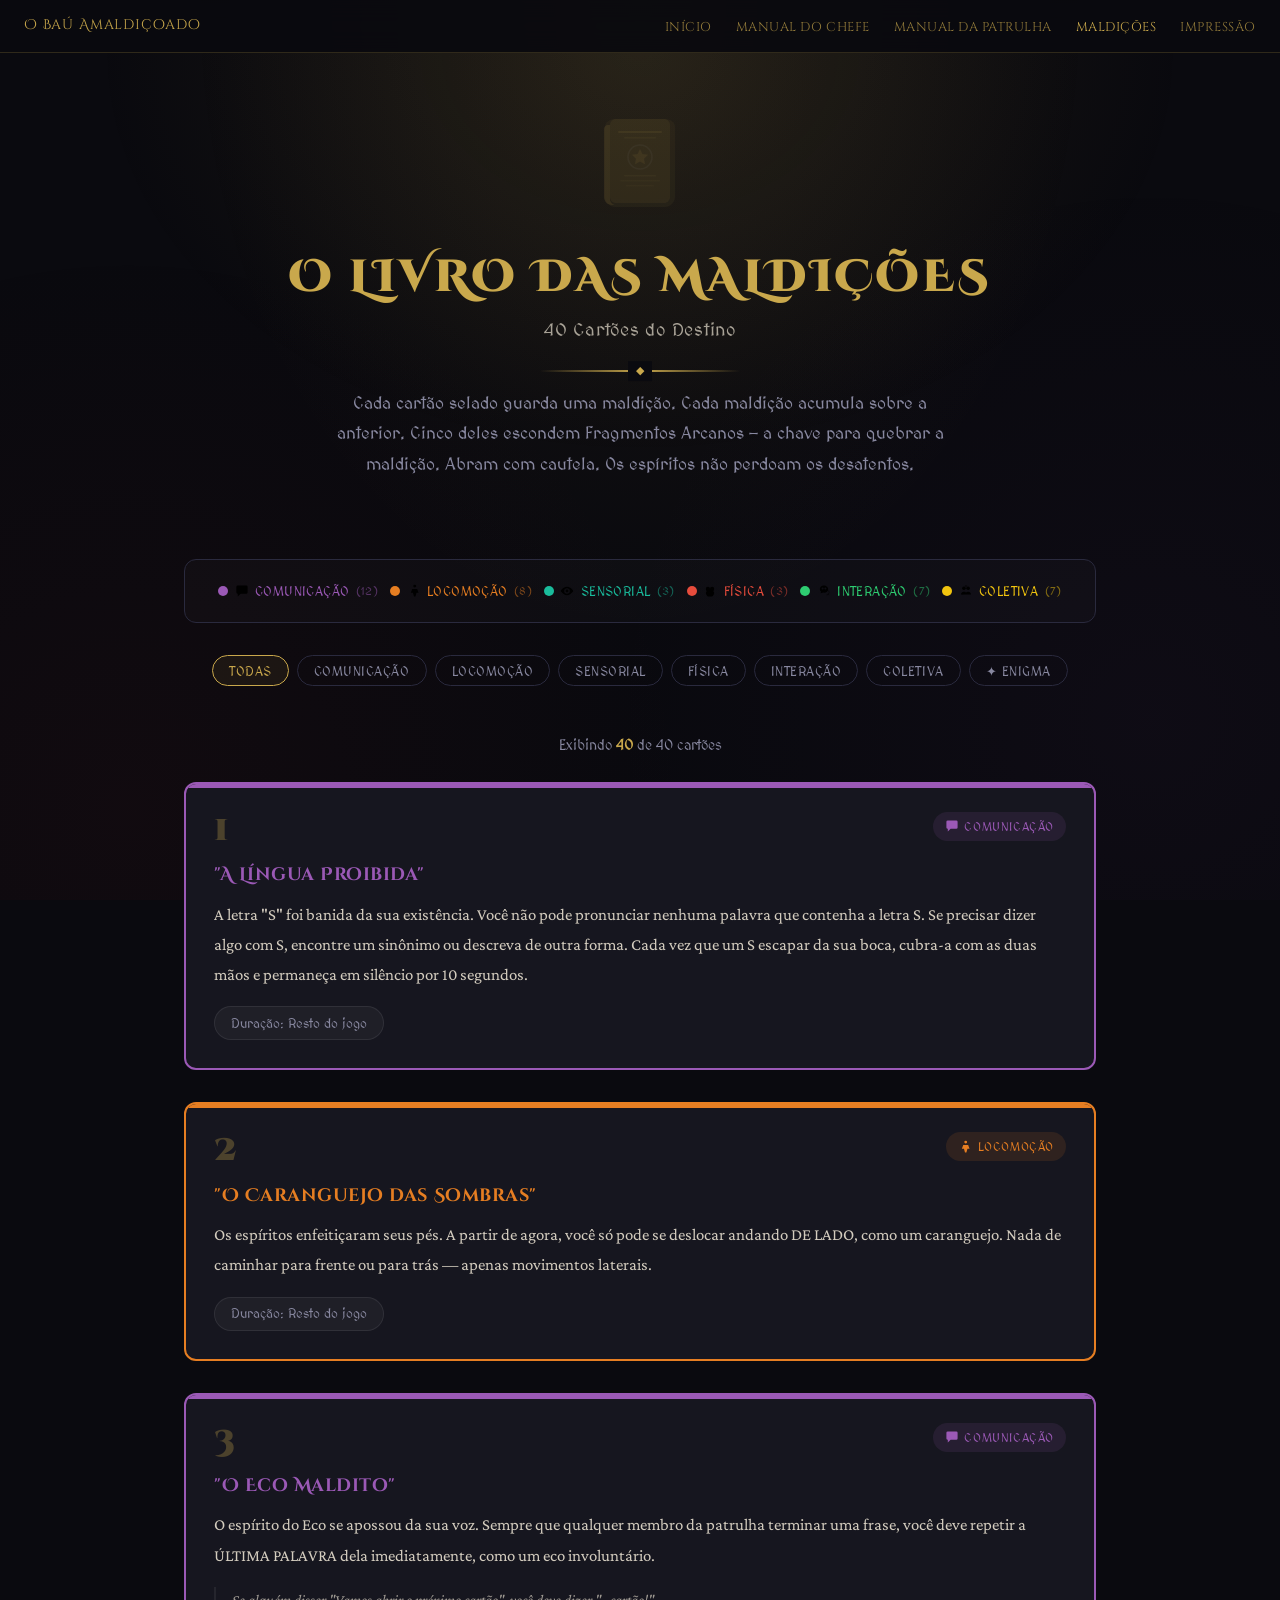
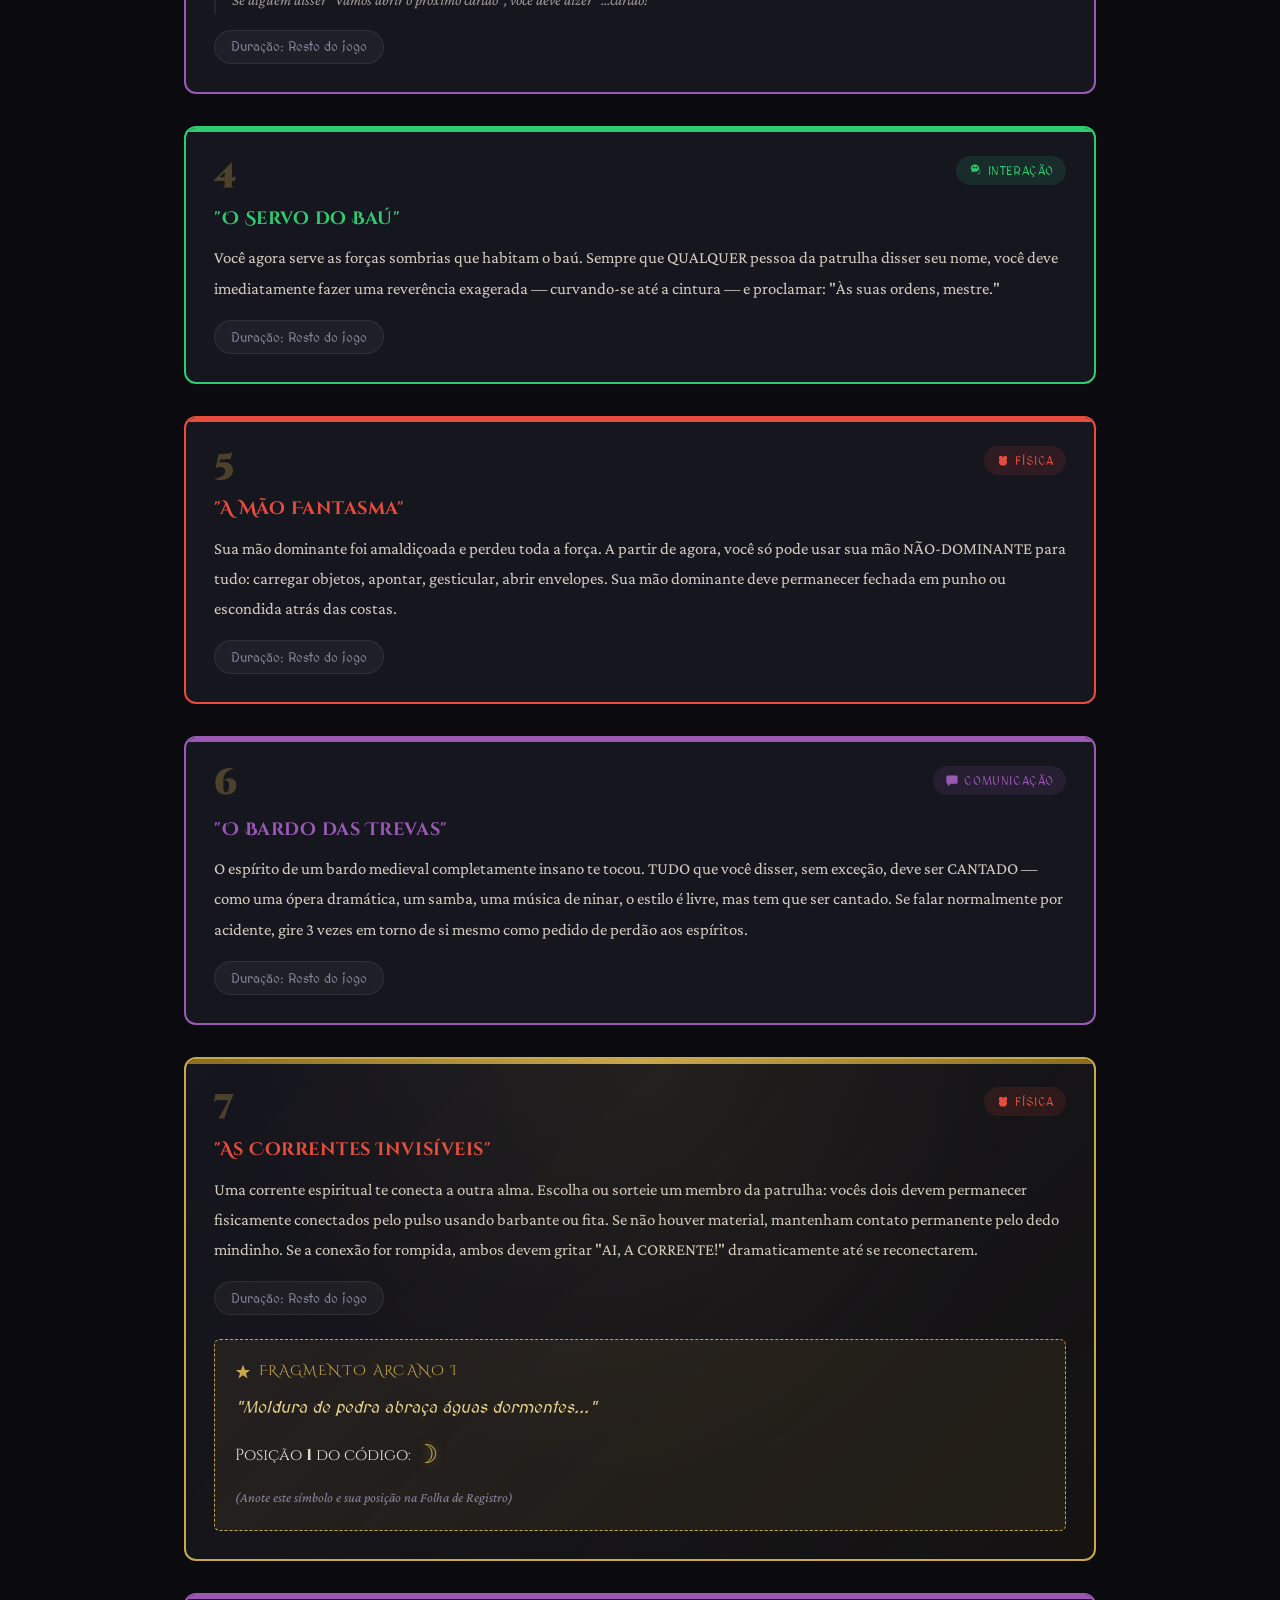
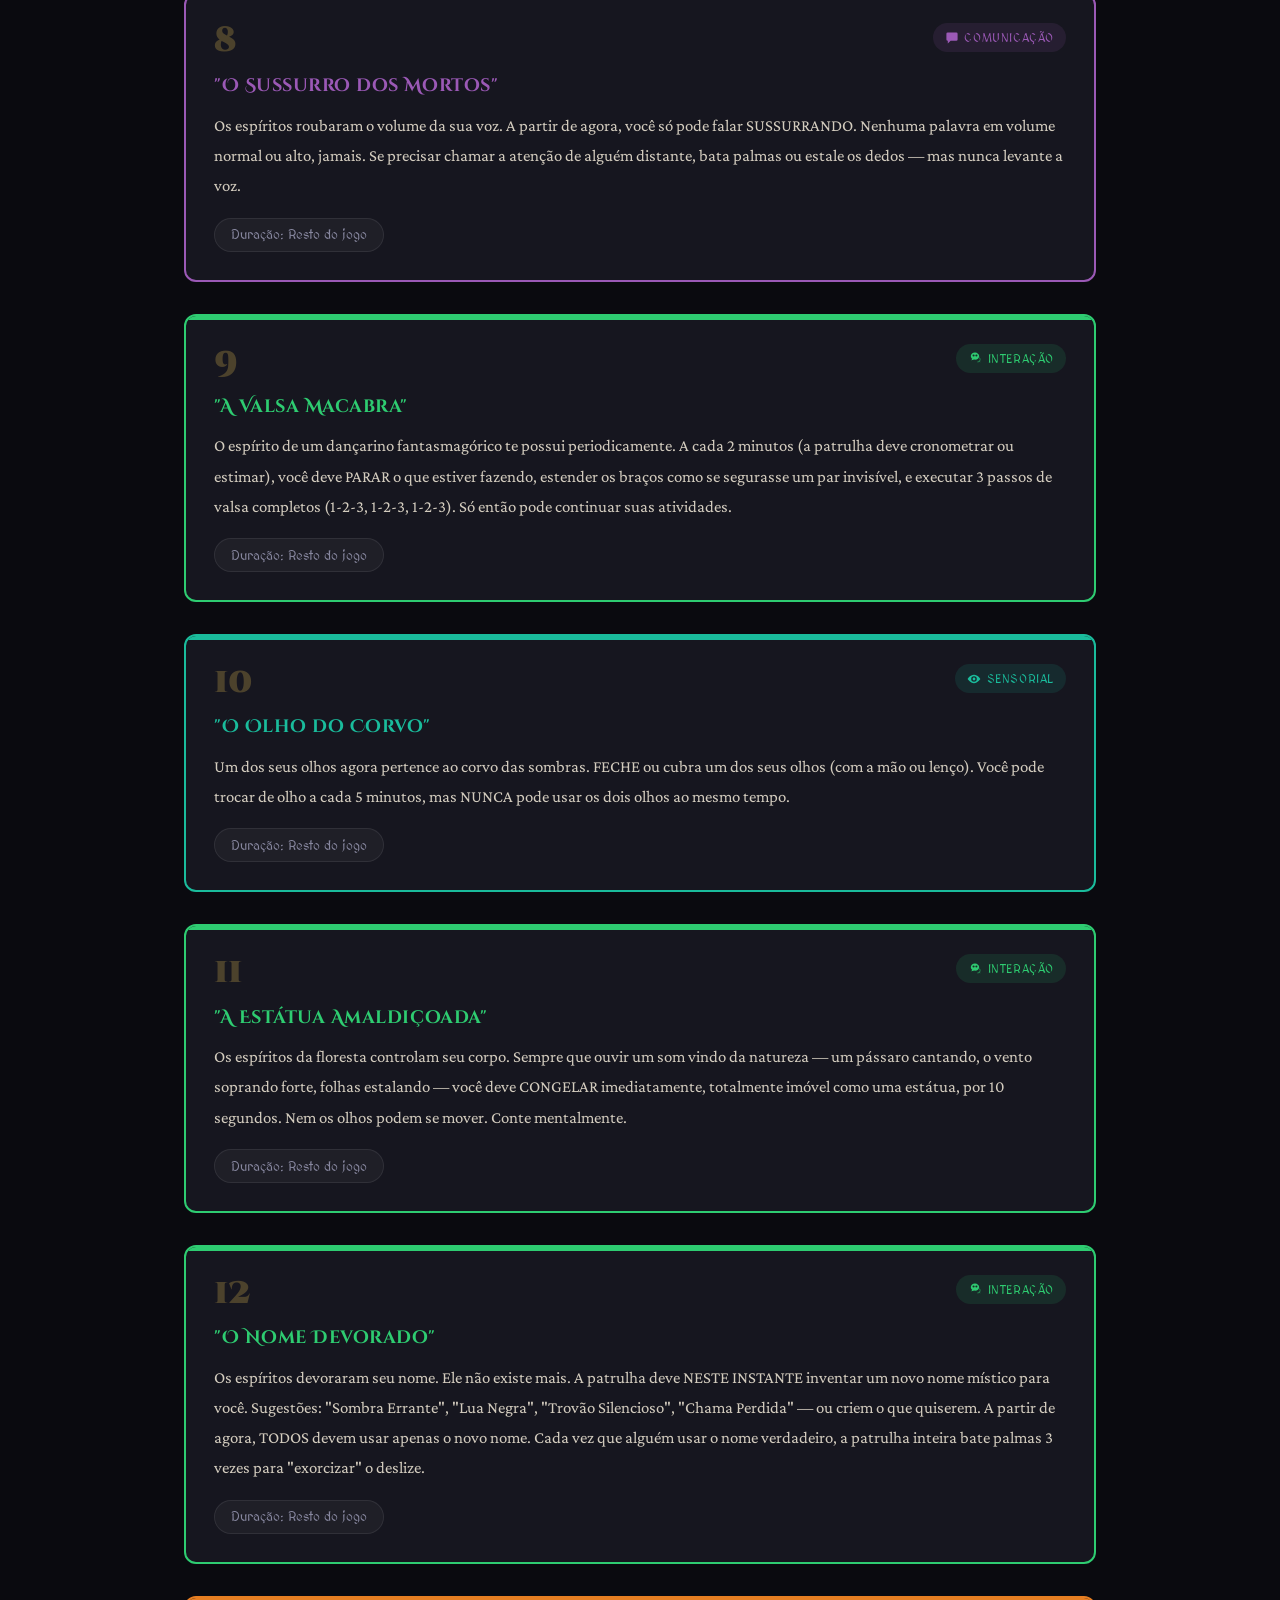
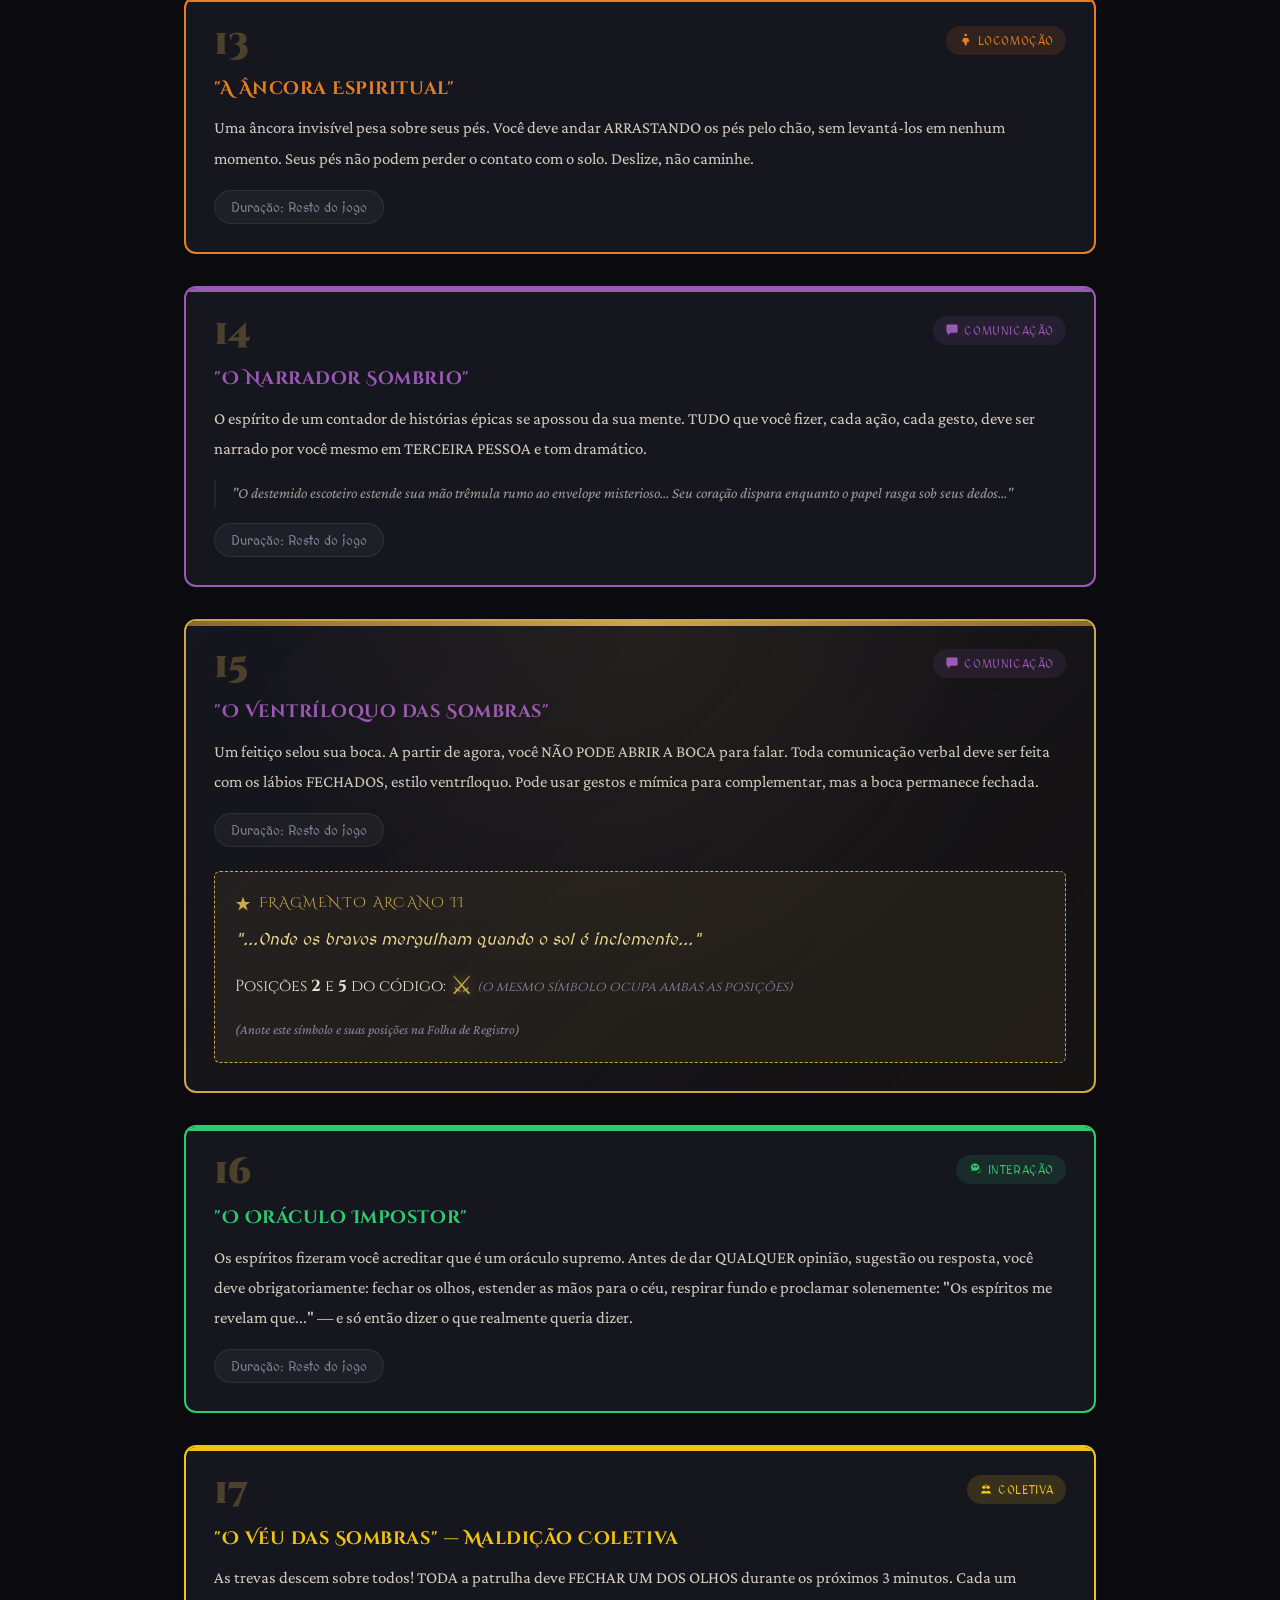
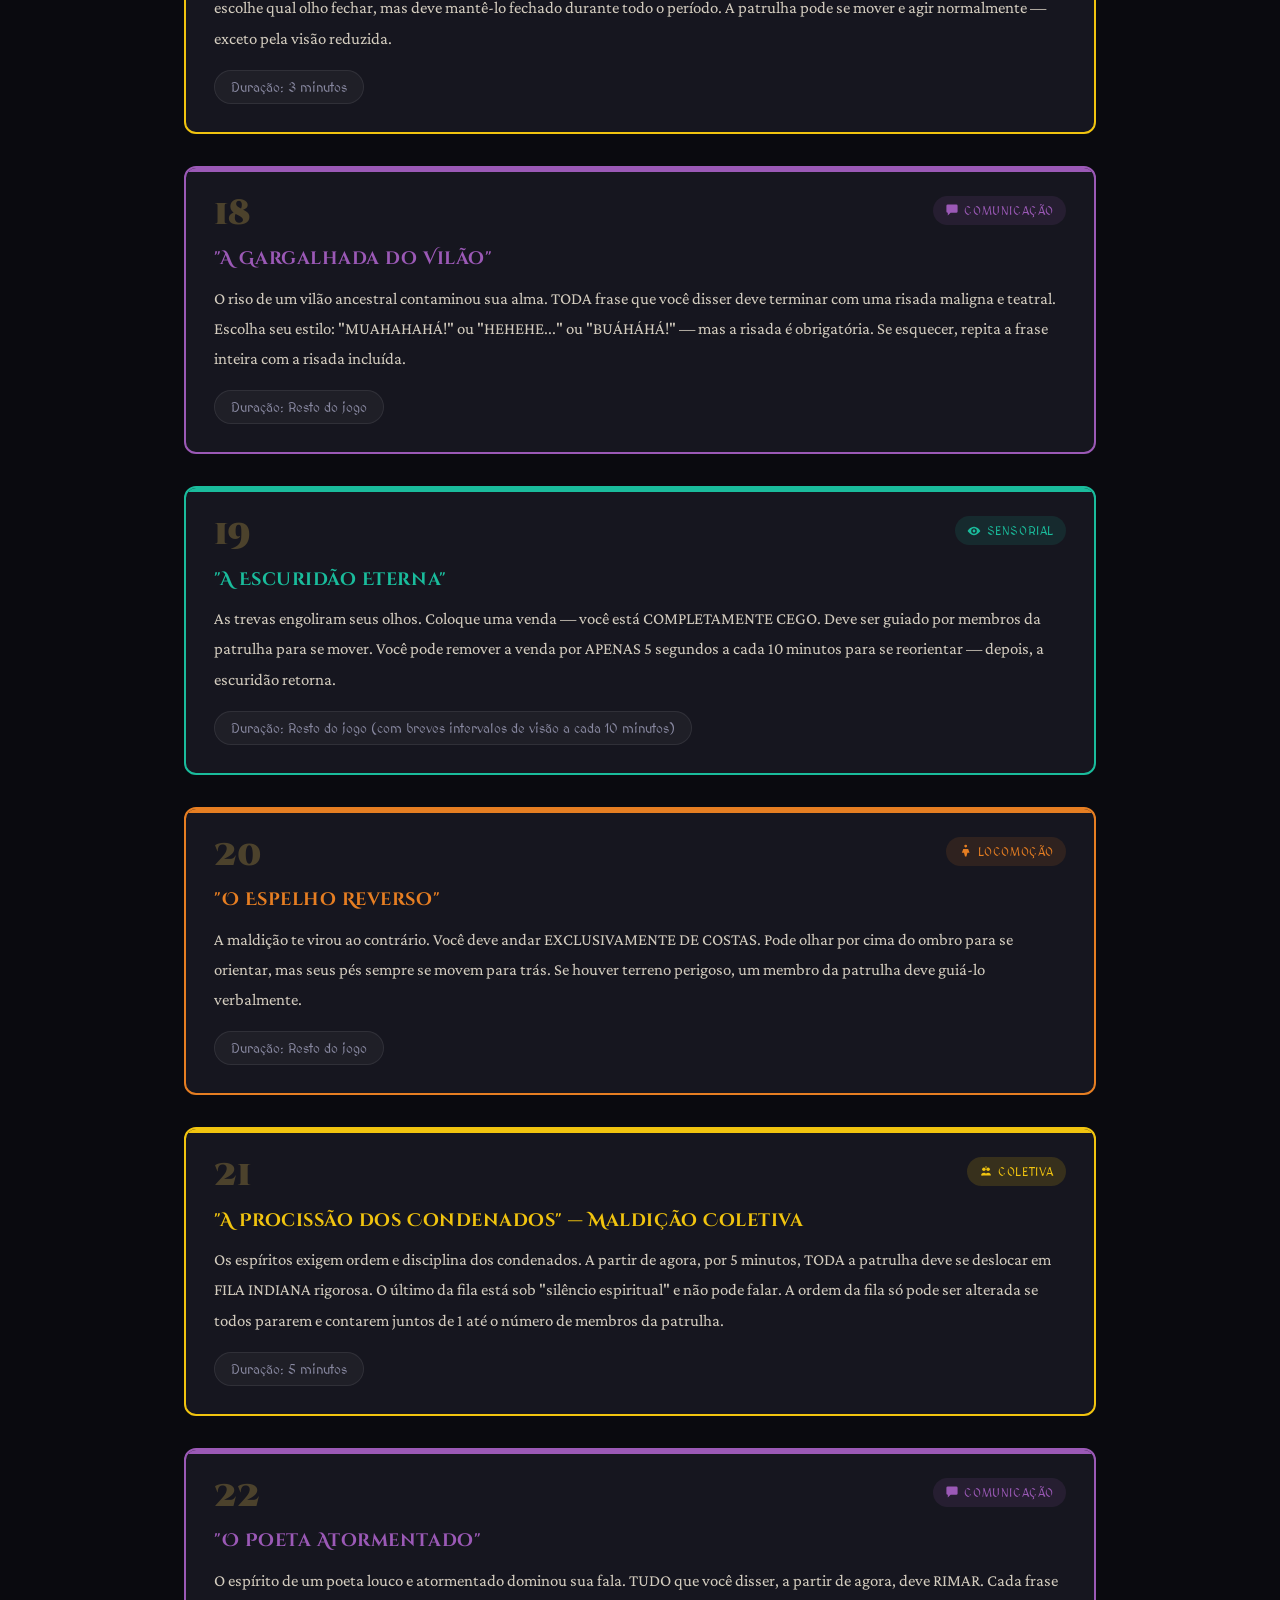
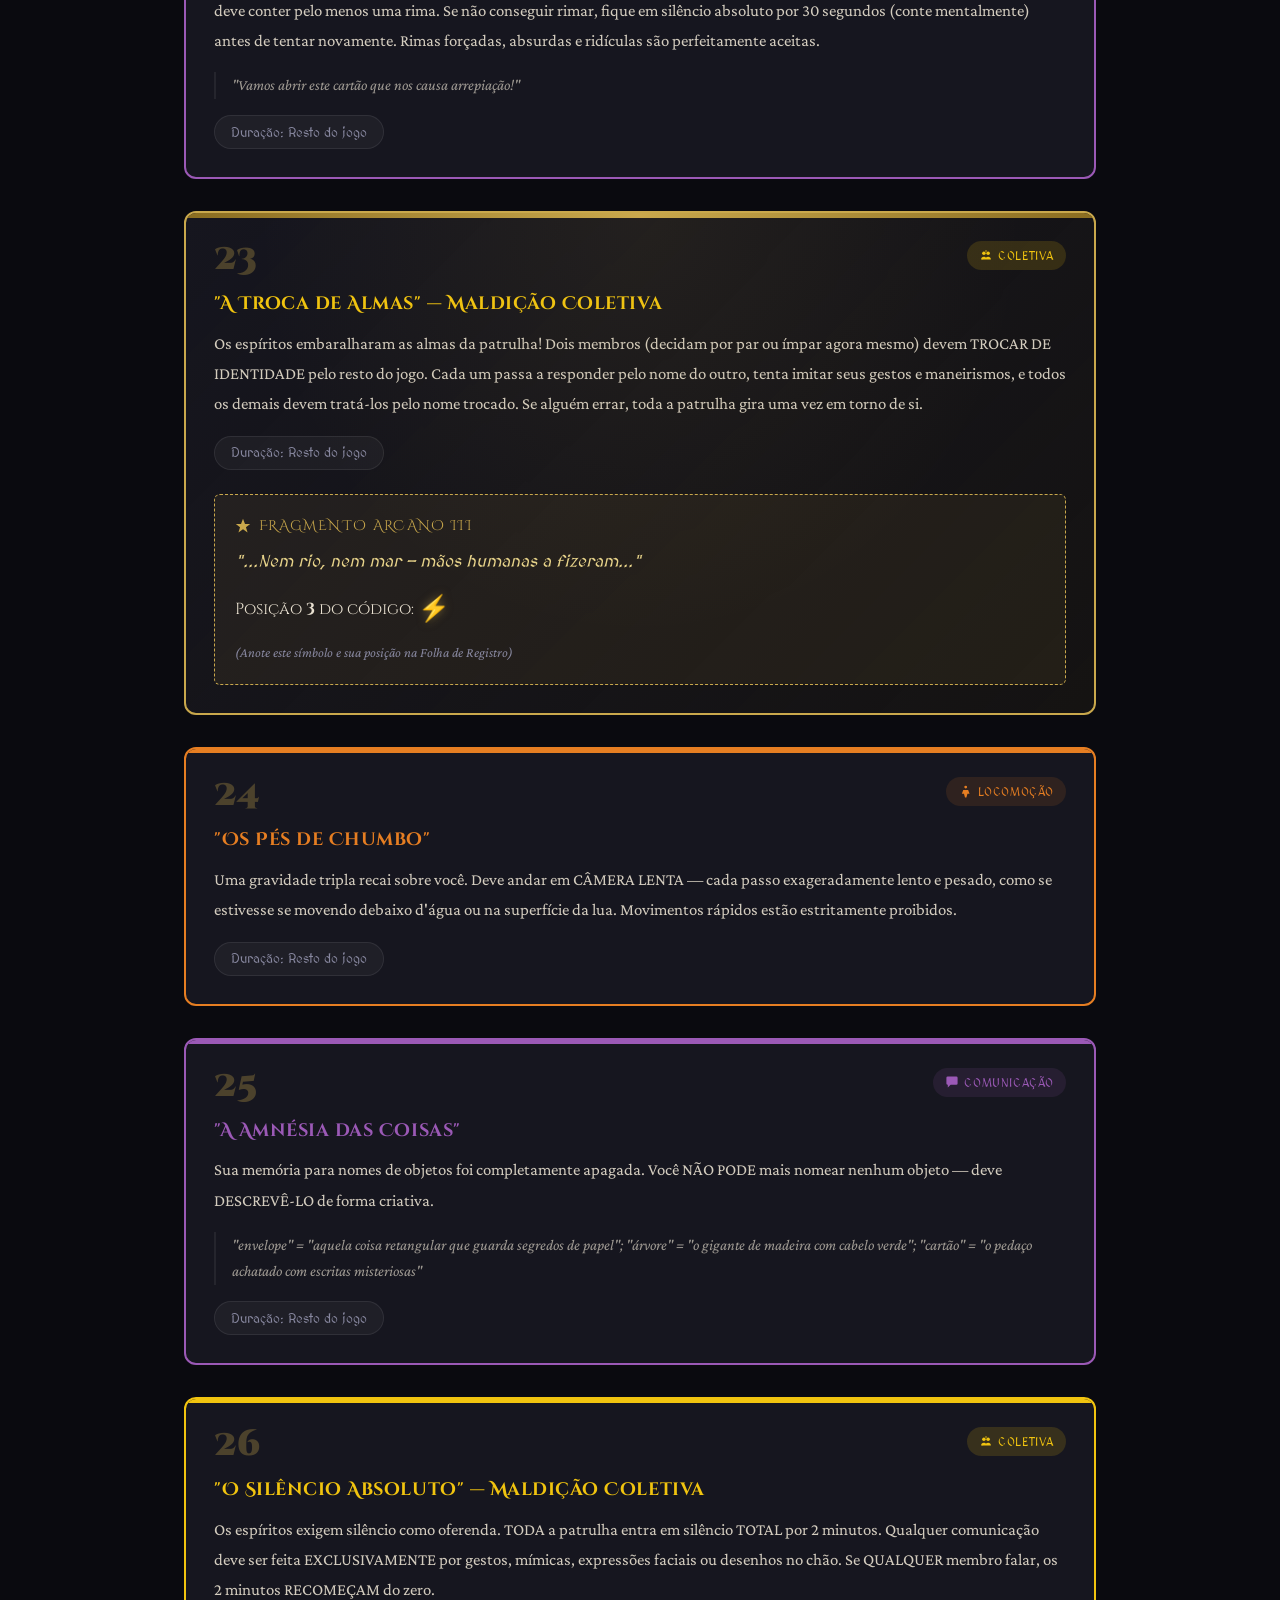
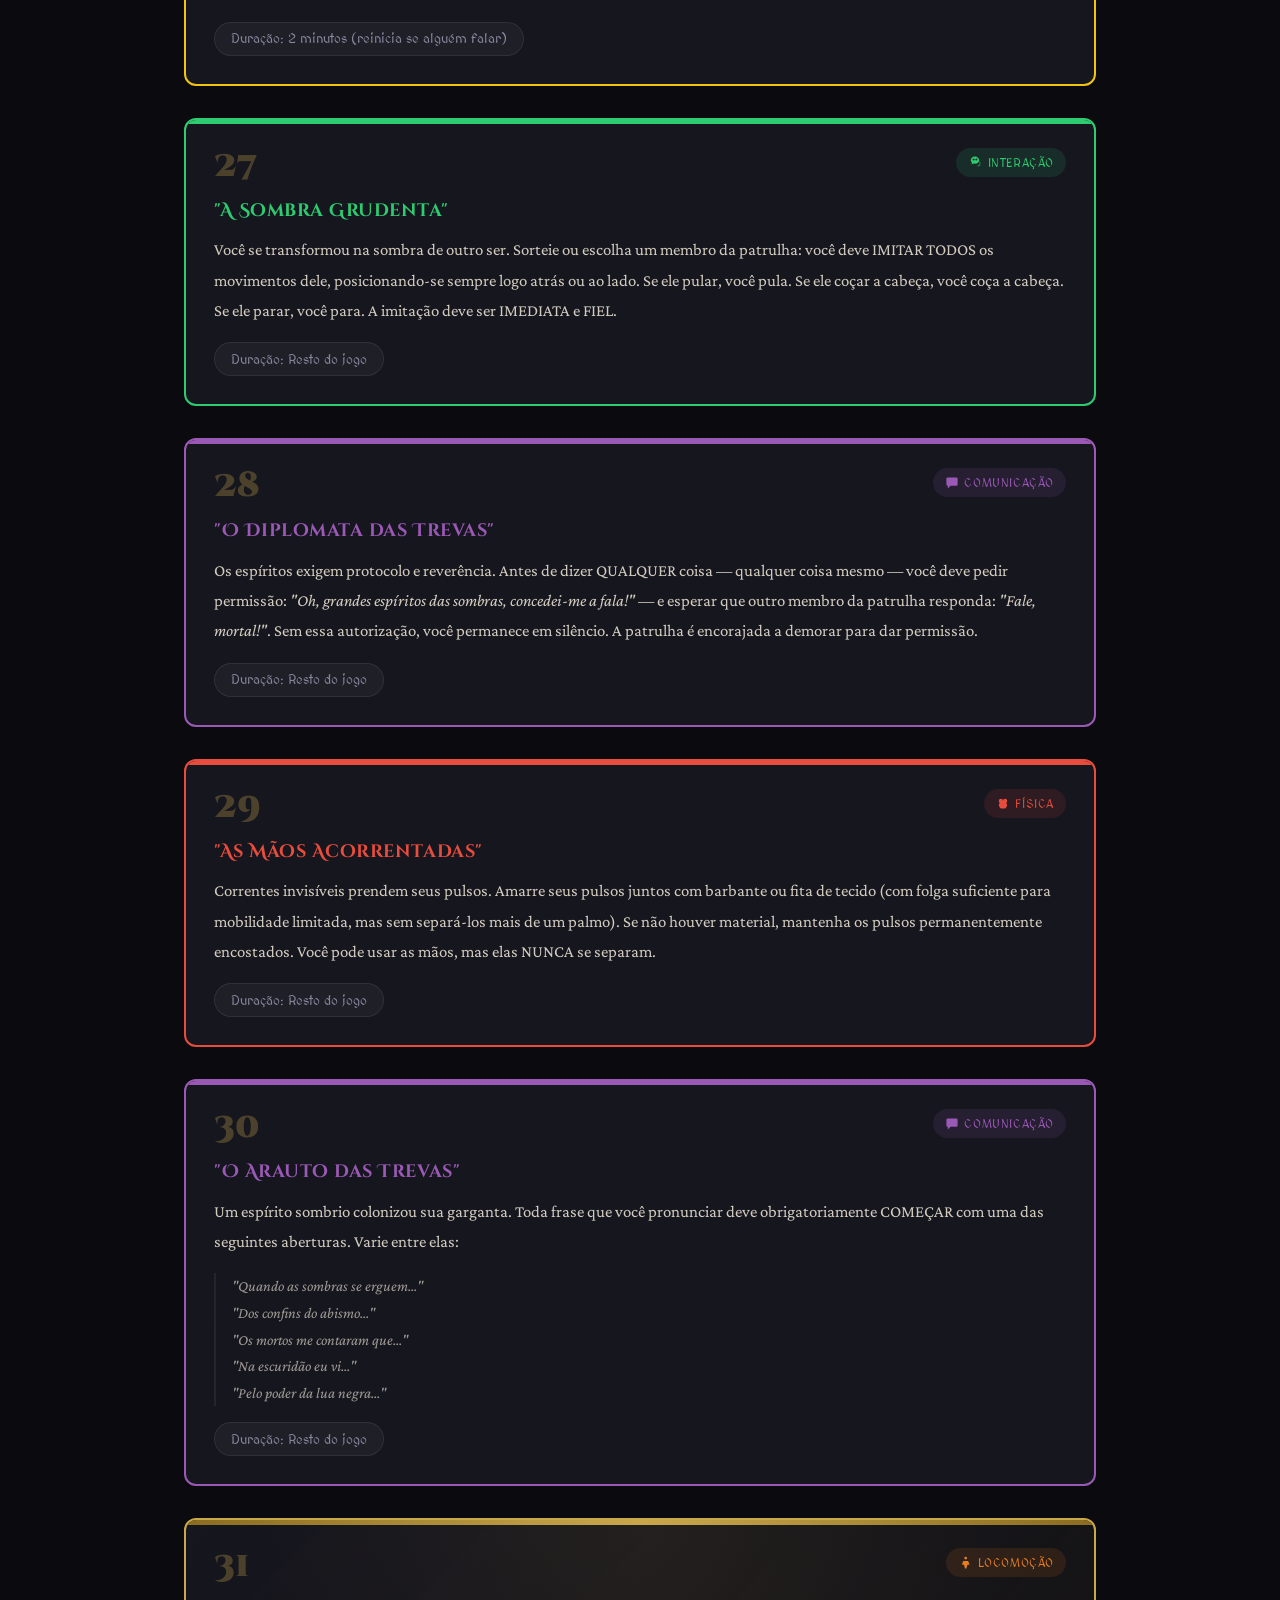
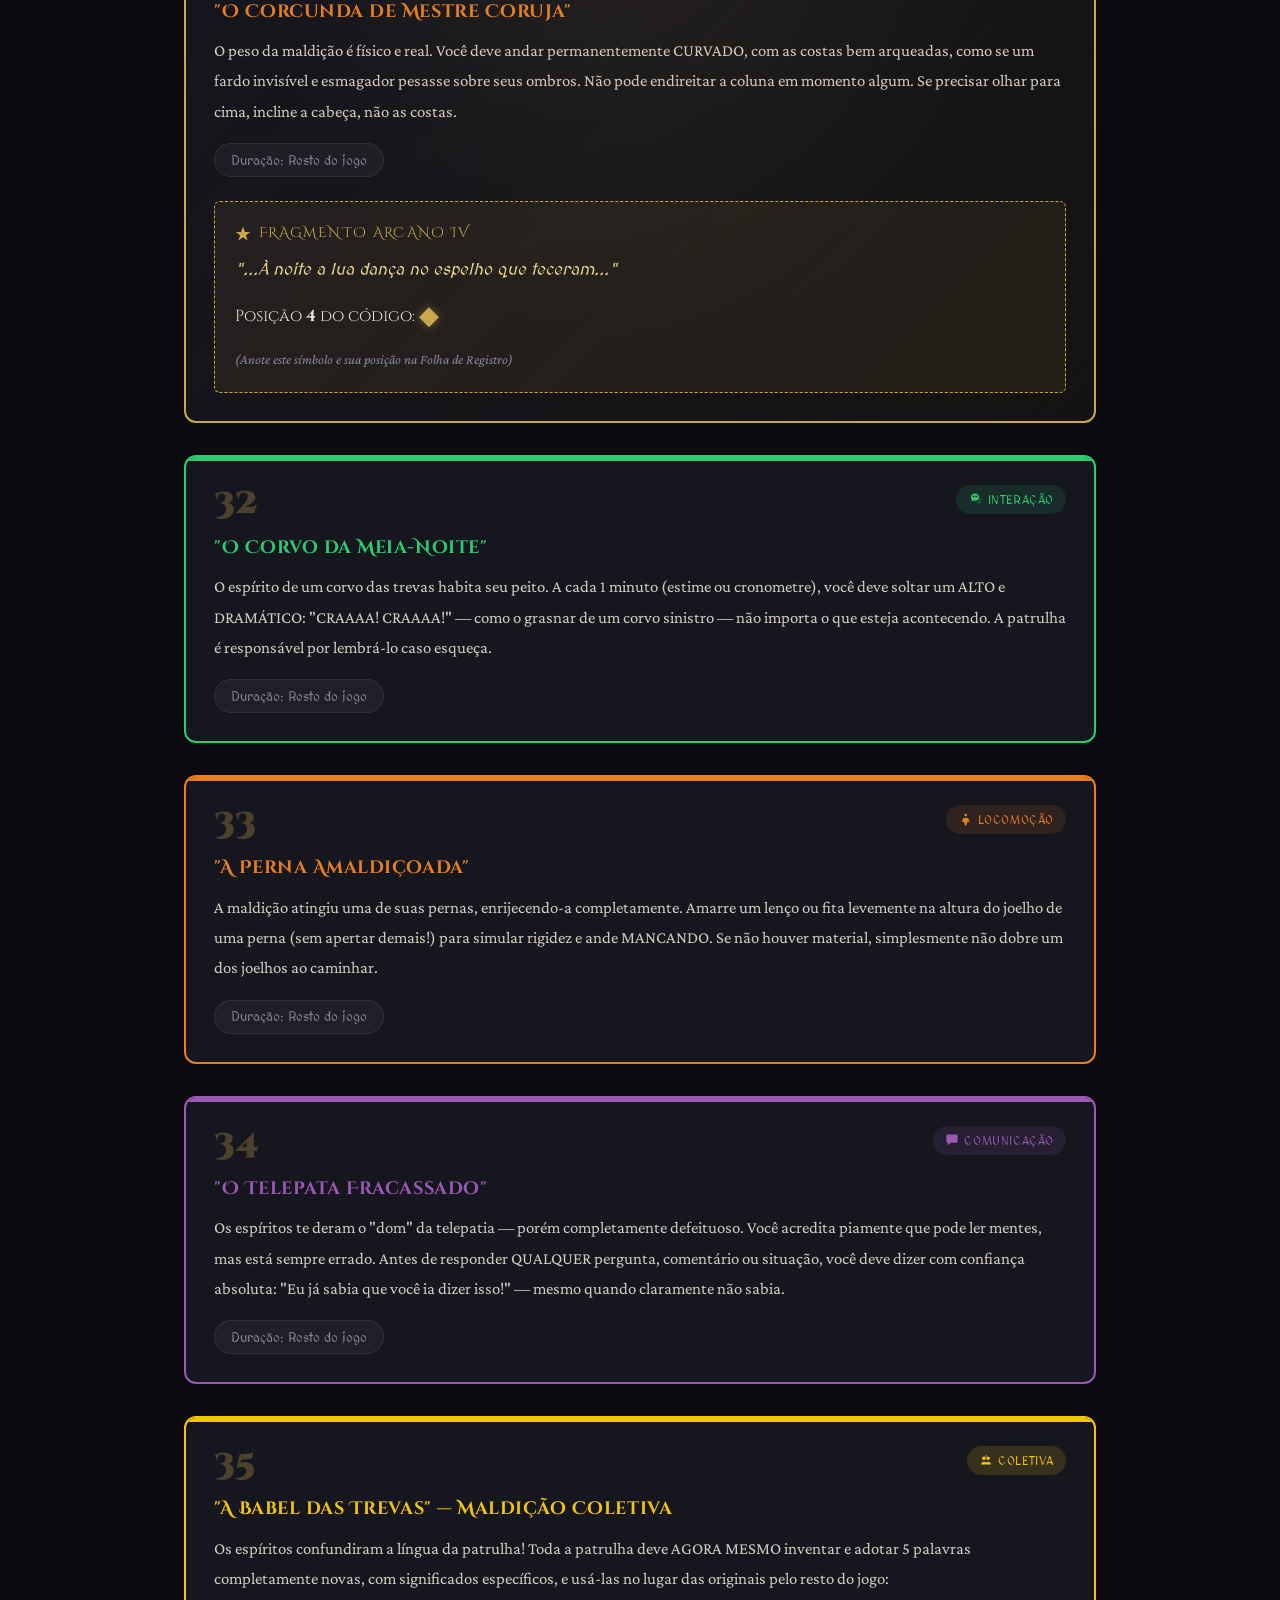
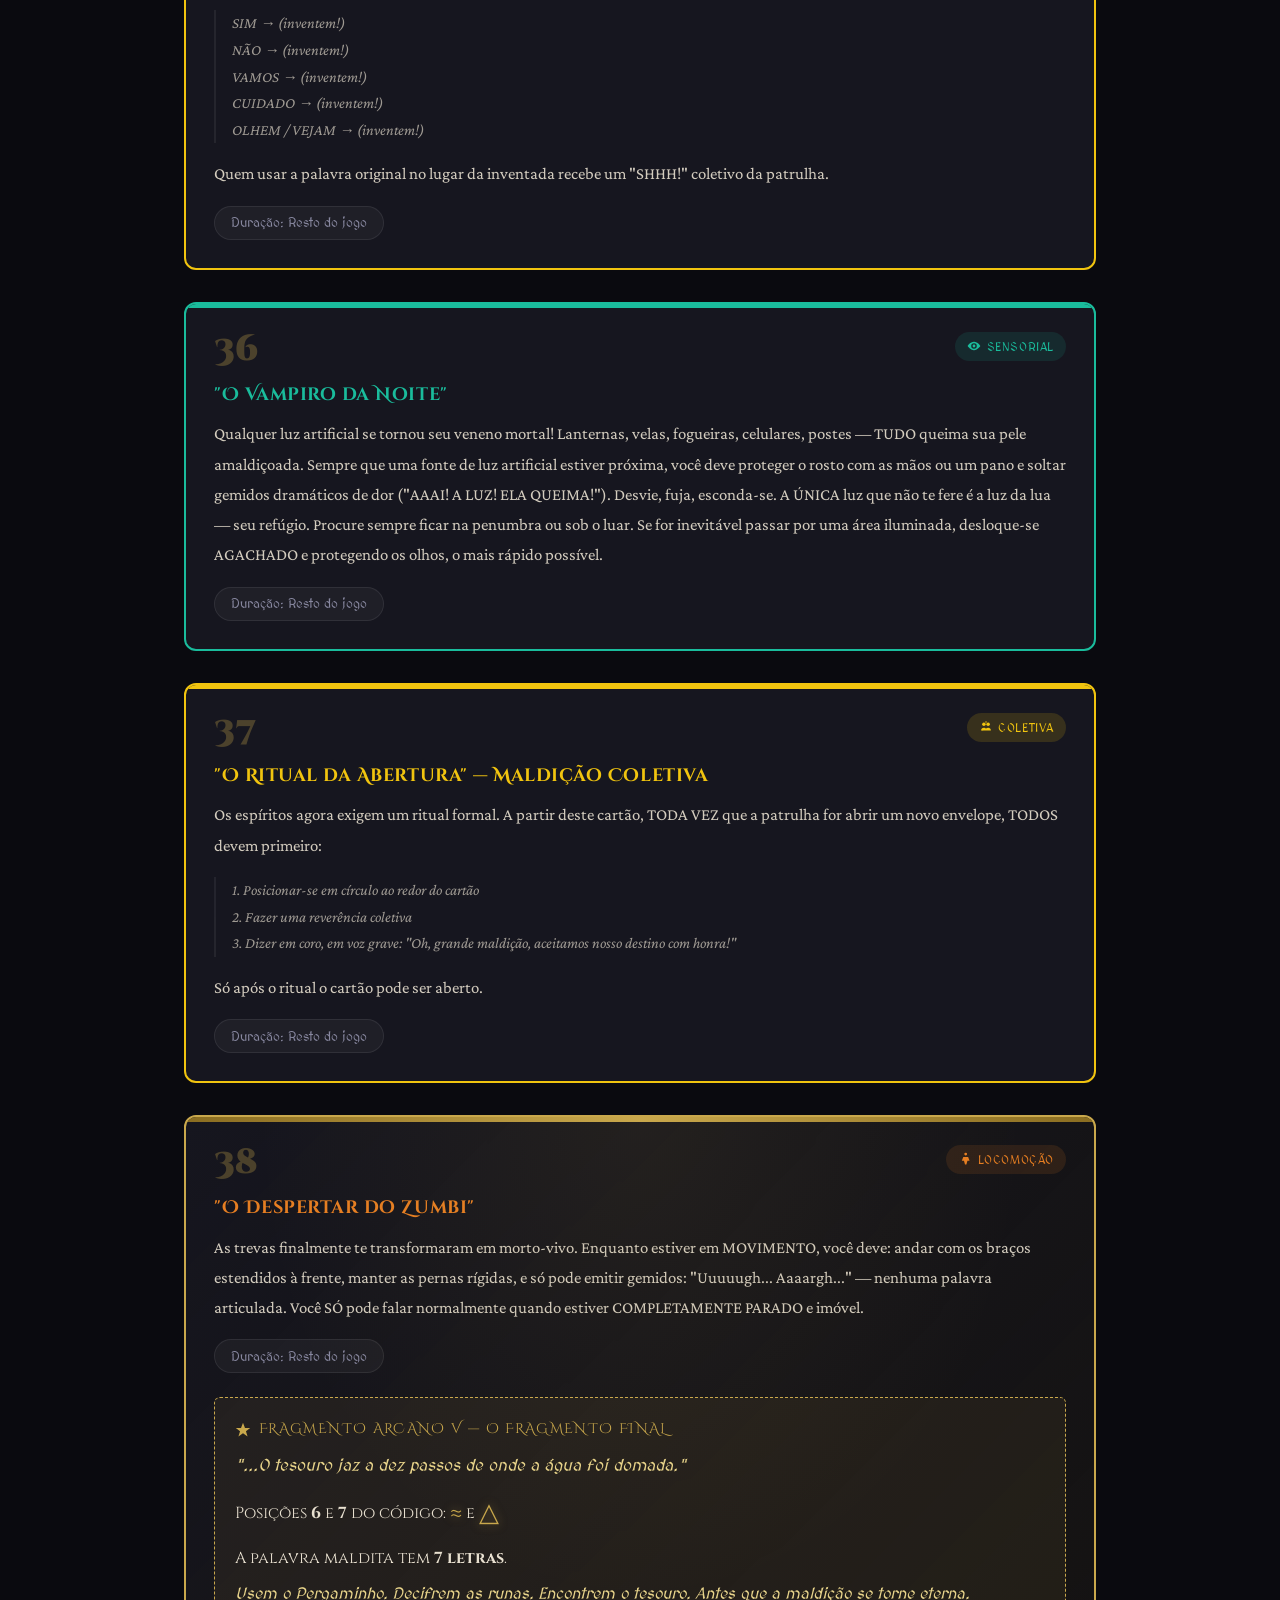
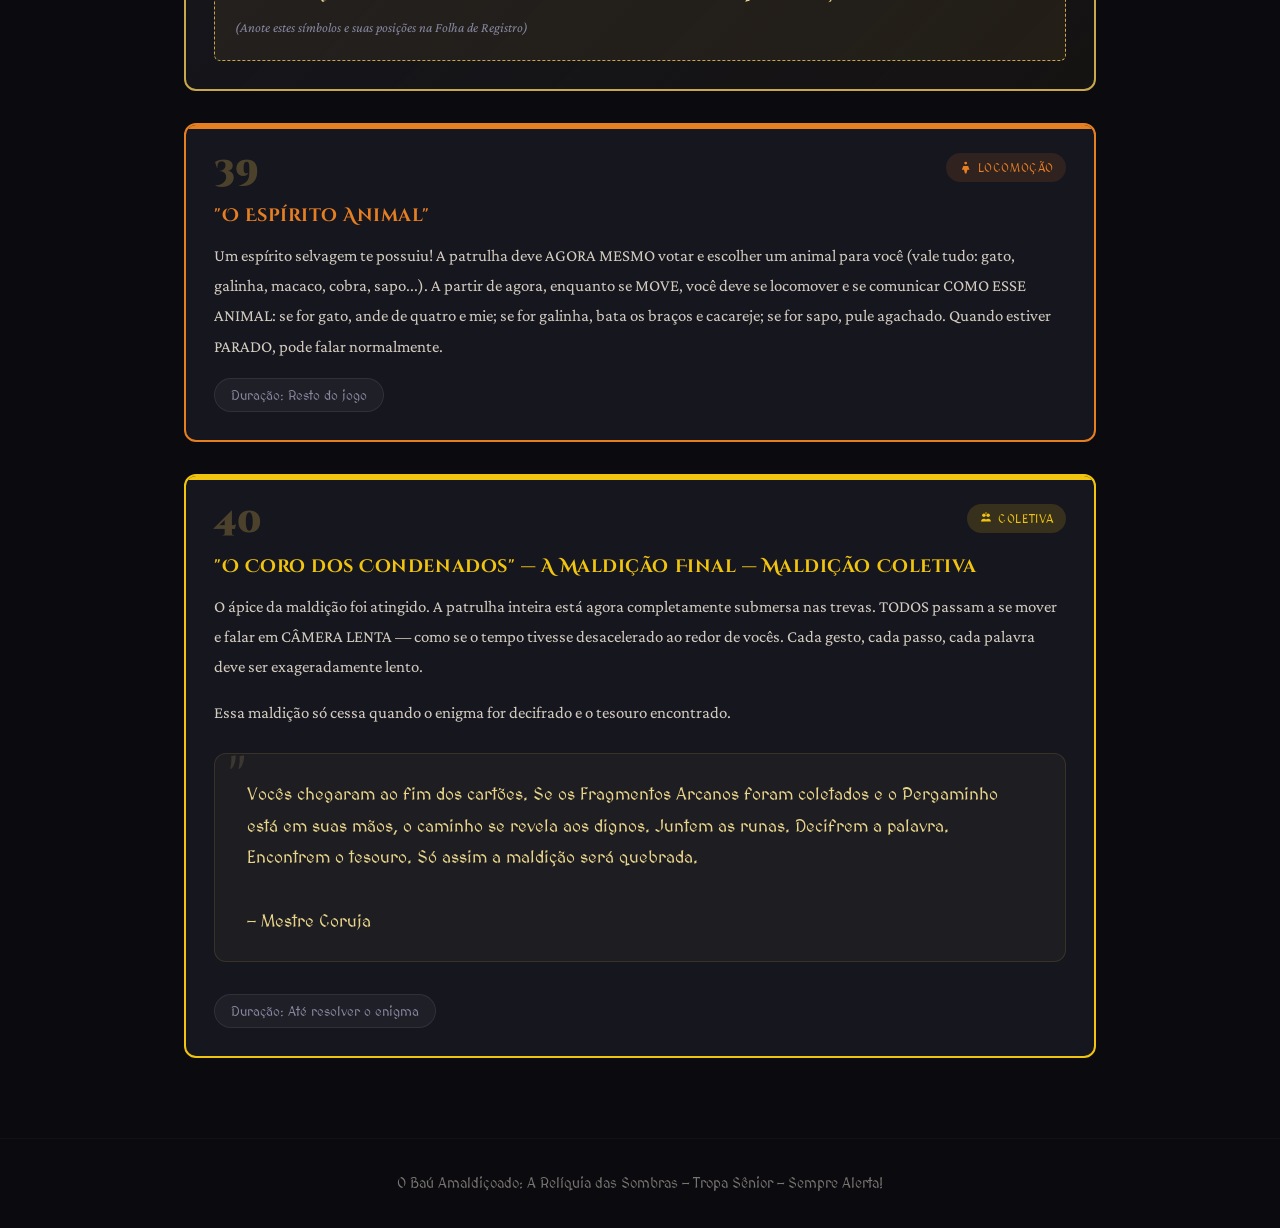
==== commit 35278f85: "fix: fontes grandes para impressão + Vampiro noturno - Fontes de impressão muito maiores em todas as" ====
--- a/livro-das-maldicoes.html
+++ b/livro-das-maldicoes.html
@@ -700,8 +700,8 @@
         <span class="card-number">36</span>
         <span class="card-badge"><svg><use href="#ico-sensory"/></svg> Sensorial</span>
       </div>
-      <h3 class="curse-name">"O Vampiro Solar"</h3>
-      <p class="curse-desc">A luz do sol se tornou seu veneno! Sempre que estiver em uma área iluminada diretamente pelo sol, você deve proteger o rosto com as mãos ou um pano e soltar gemidos dramáticos de dor ("Ai! A luz! Ela queima!"). Procure se mover sempre pelas sombras. Se não houver sombra disponível, desloque-se AGACHADO e protegendo os olhos.</p>
+      <h3 class="curse-name">"O Vampiro da Noite"</h3>
+      <p class="curse-desc">Qualquer luz artificial se tornou seu veneno mortal! Lanternas, velas, fogueiras, celulares, postes — TUDO queima sua pele amaldiçoada. Sempre que uma fonte de luz artificial estiver próxima, você deve proteger o rosto com as mãos ou um pano e soltar gemidos dramáticos de dor ("AAAI! A LUZ! ELA QUEIMA!"). Desvie, fuja, esconda-se. A ÚNICA luz que não te fere é a luz da lua — seu refúgio. Procure sempre ficar na penumbra ou sob o luar. Se for inevitável passar por uma área iluminada, desloque-se AGACHADO e protegendo os olhos, o mais rápido possível.</p>
       <span class="duration">Duração: Resto do jogo</span>
     </article>
 
--- a/css/common.css
+++ b/css/common.css
@@ -542,9 +542,9 @@
 
 /* ---------- Print Styles ---------- */
 @media print {
-  @page { margin: 1.2cm; size: A4; }
+  @page { margin: 1cm; size: A4; }
   * { -webkit-print-color-adjust: exact !important; print-color-adjust: exact !important; color-adjust: exact !important; }
-  body { font-size: 11pt !important; }
+  body { font-size: 14pt !important; }
   .top-nav, .no-print, .back-to-top, .filter-bar { display: none !important; }
   .page-hero { padding: .8cm 0; }
   .ornament { background: linear-gradient(90deg, transparent, #999, transparent); }
@@ -555,7 +555,7 @@
   .lore-block { break-inside: avoid; }
   .info-box { break-inside: avoid; }
 
-  /* --- Curse Cards: each on its own A4 page --- */
+  /* --- Curse Cards: each on its own A4 page, LARGE readable fonts --- */
   .curse-card {
     break-inside: avoid;
     page-break-inside: avoid;
@@ -564,21 +564,22 @@
     box-shadow: none !important;
     transform: none !important;
     margin: 0;
-    border-width: 3px;
-    border-radius: 16px;
-    padding: 2rem 2.5rem;
+    border-width: 4px;
+    border-radius: 20px;
+    padding: 2.5rem 3rem;
     min-height: calc(100vh - 3cm);
     display: flex;
     flex-direction: column;
+    justify-content: center;
   }
-  .curse-card .card-top { margin-bottom: 1.5rem; }
-  .curse-card .card-number { font-size: 3.5rem; opacity: .25; }
-  .curse-card .curse-name { font-size: 1.6rem; margin-bottom: 1.2rem; padding-bottom: .8rem; }
-  .curse-card .curse-desc { font-size: 1.2rem; line-height: 2; flex: 1; }
-  .curse-card .curse-example { font-size: 1.05rem; }
-  .curse-card .duration { font-size: 1rem; padding: .5rem 1.5rem; margin-top: auto; }
-  .curse-card .card-badge { font-size: .9rem; padding: .35rem 1rem; }
-  .curse-card::before { height: 6px; }
+  .curse-card .card-top { margin-bottom: 2rem; }
+  .curse-card .card-number { font-size: 5rem; opacity: .18; }
+  .curse-card .curse-name { font-size: 2.2rem; margin-bottom: 1.5rem; padding-bottom: 1rem; border-bottom-width: 3px; }
+  .curse-card .curse-desc { font-size: 1.55rem; line-height: 2.1; flex: 1; }
+  .curse-card .curse-example { font-size: 1.3rem; line-height: 2; border-left-width: 3px; padding-left: 1.2rem; margin-bottom: 1.5rem; }
+  .curse-card .duration { font-size: 1.2rem; padding: .6rem 2rem; margin-top: auto; border-width: 2px; }
+  .curse-card .card-badge { font-size: 1.05rem; padding: .4rem 1.2rem; border-width: 2px; }
+  .curse-card::before { height: 8px; }
 
   /* Preserve category colors on print */
   .cat-communication { border-color: #9b59b6 !important; }
@@ -616,11 +617,12 @@
   .curse-card.enigma::before { background: linear-gradient(90deg, #8a6d21, #c9a84c, #8a6d21) !important; }
   .curse-card.enigma::after { display: none; }
   .enigma-fragment { background: #fdf6e3 !important; border: 2px dashed #b8860b !important; padding: 1.5rem; margin-top: 1.5rem; }
-  .enigma-label { color: #8a6d21 !important; font-size: 1rem; }
-  .enigma-verse { color: #6d5a1e !important; font-size: 1.15rem; }
-  .enigma-code { color: #333 !important; font-size: 1.1rem; }
-  .rune { text-shadow: none; color: #8a6d21 !important; font-size: 2rem; }
-  .enigma-note { color: #666 !important; }
+  .enigma-fragment { padding: 2rem; margin-top: 2rem; }
+  .enigma-label { color: #8a6d21 !important; font-size: 1.3rem; }
+  .enigma-verse { color: #6d5a1e !important; font-size: 1.4rem; line-height: 1.9; }
+  .enigma-code { color: #333 !important; font-size: 1.35rem; }
+  .rune { text-shadow: none; color: #8a6d21 !important; font-size: 2.8rem; }
+  .enigma-note { color: #666 !important; font-size: 1.1rem; }
 
   /* Non-card print pages */
   .curse-card:last-child { page-break-after: auto; }
